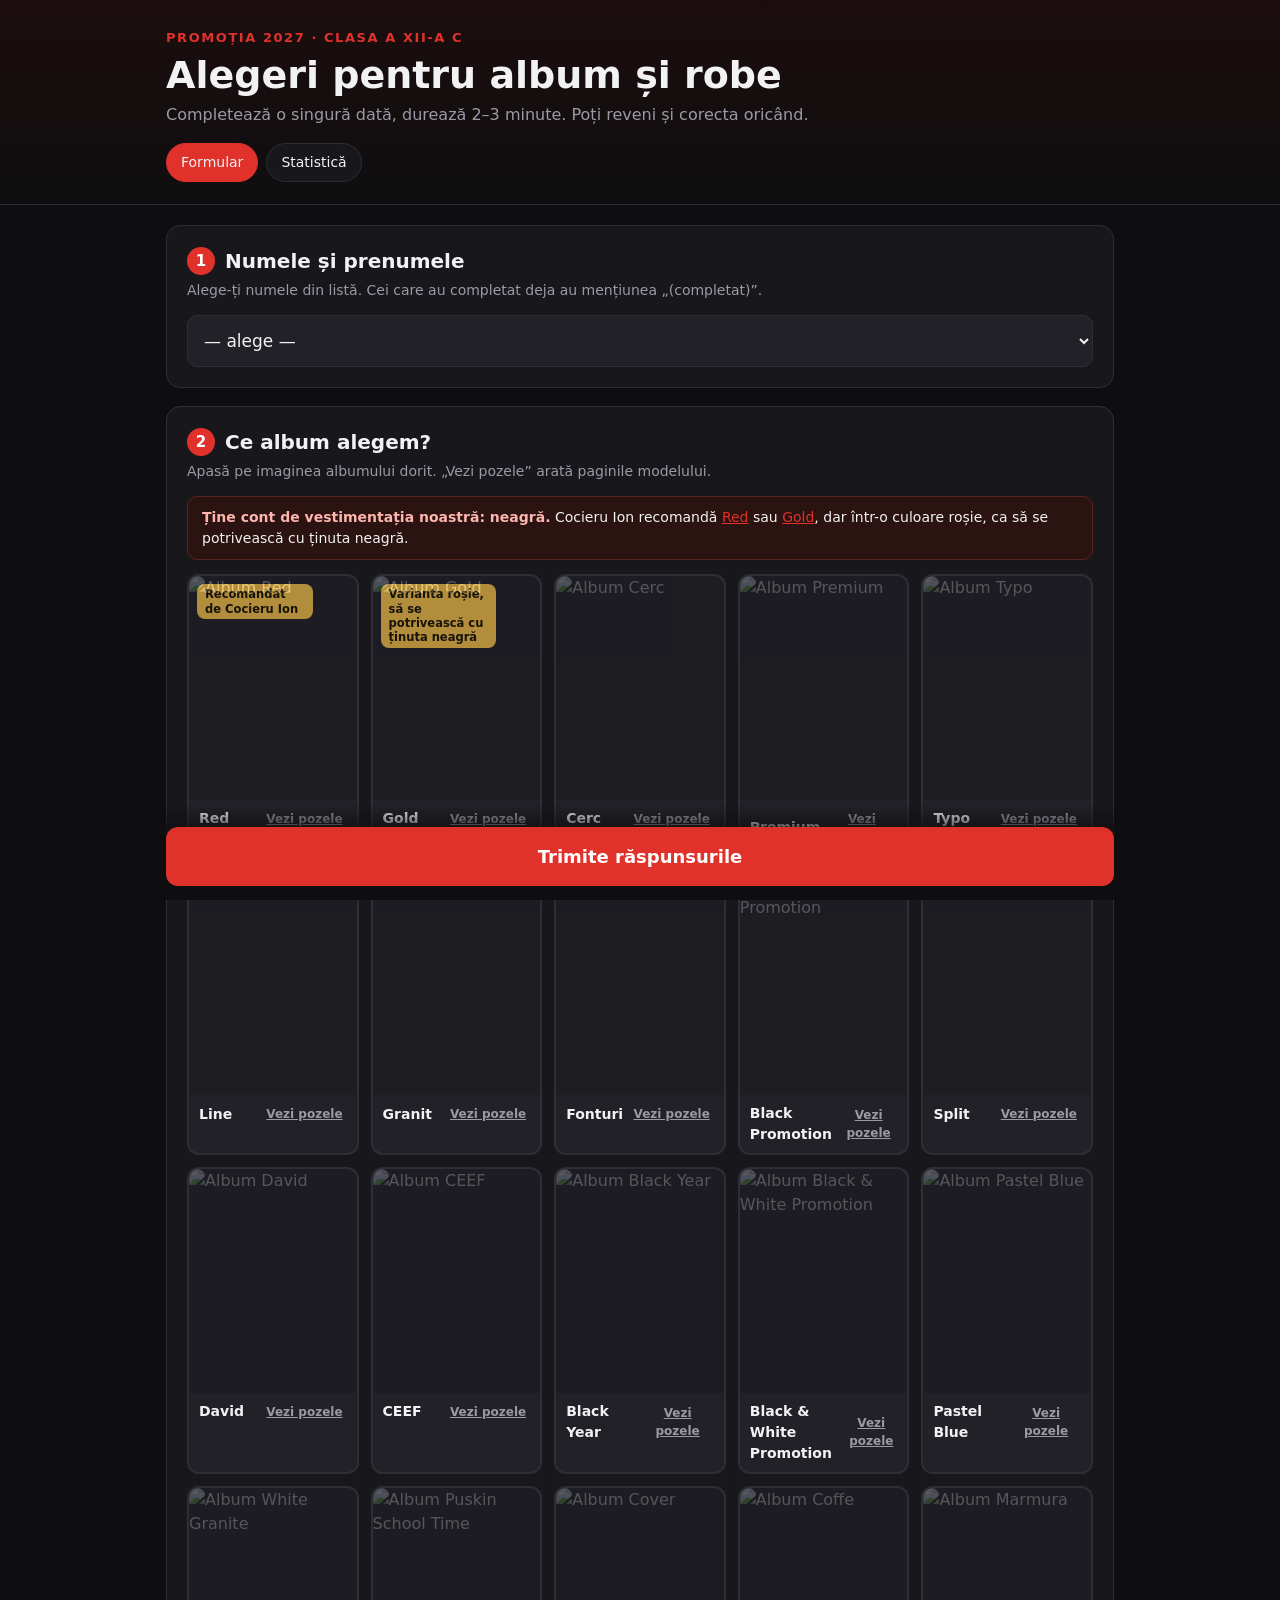
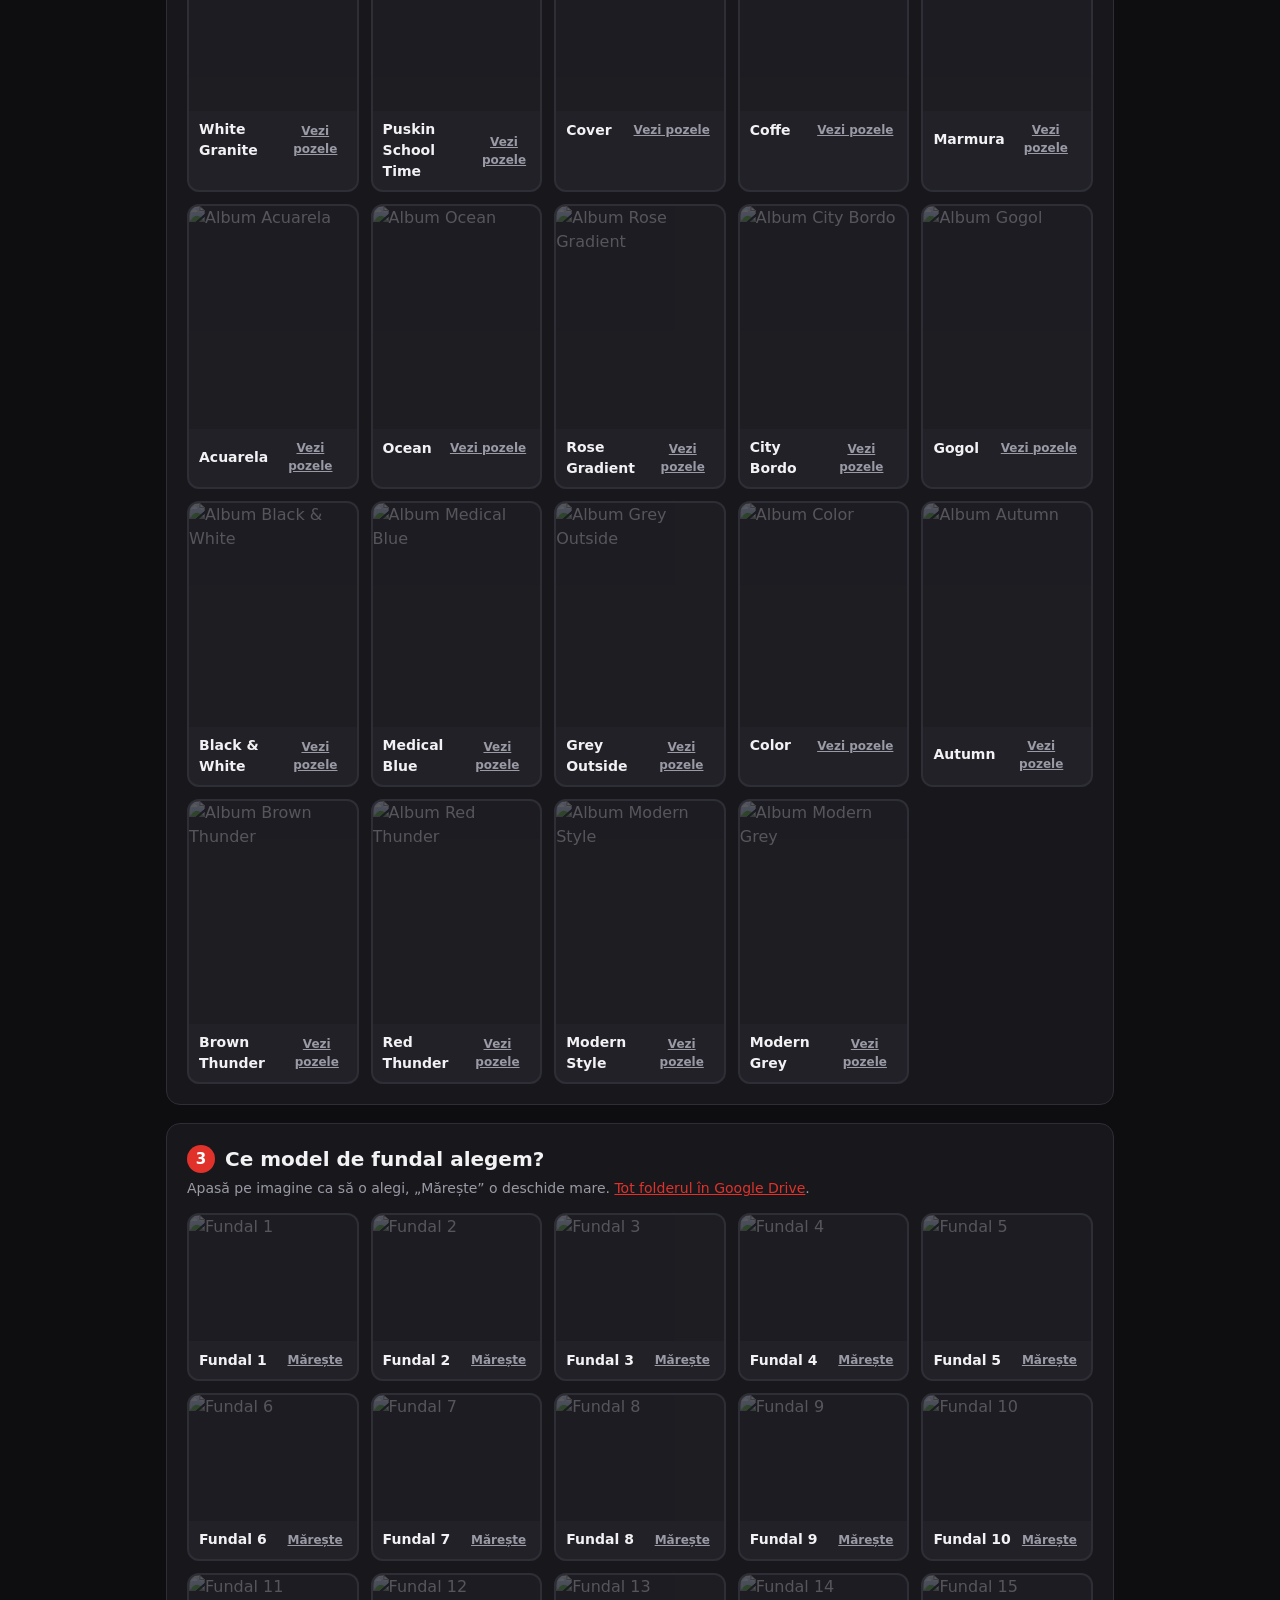
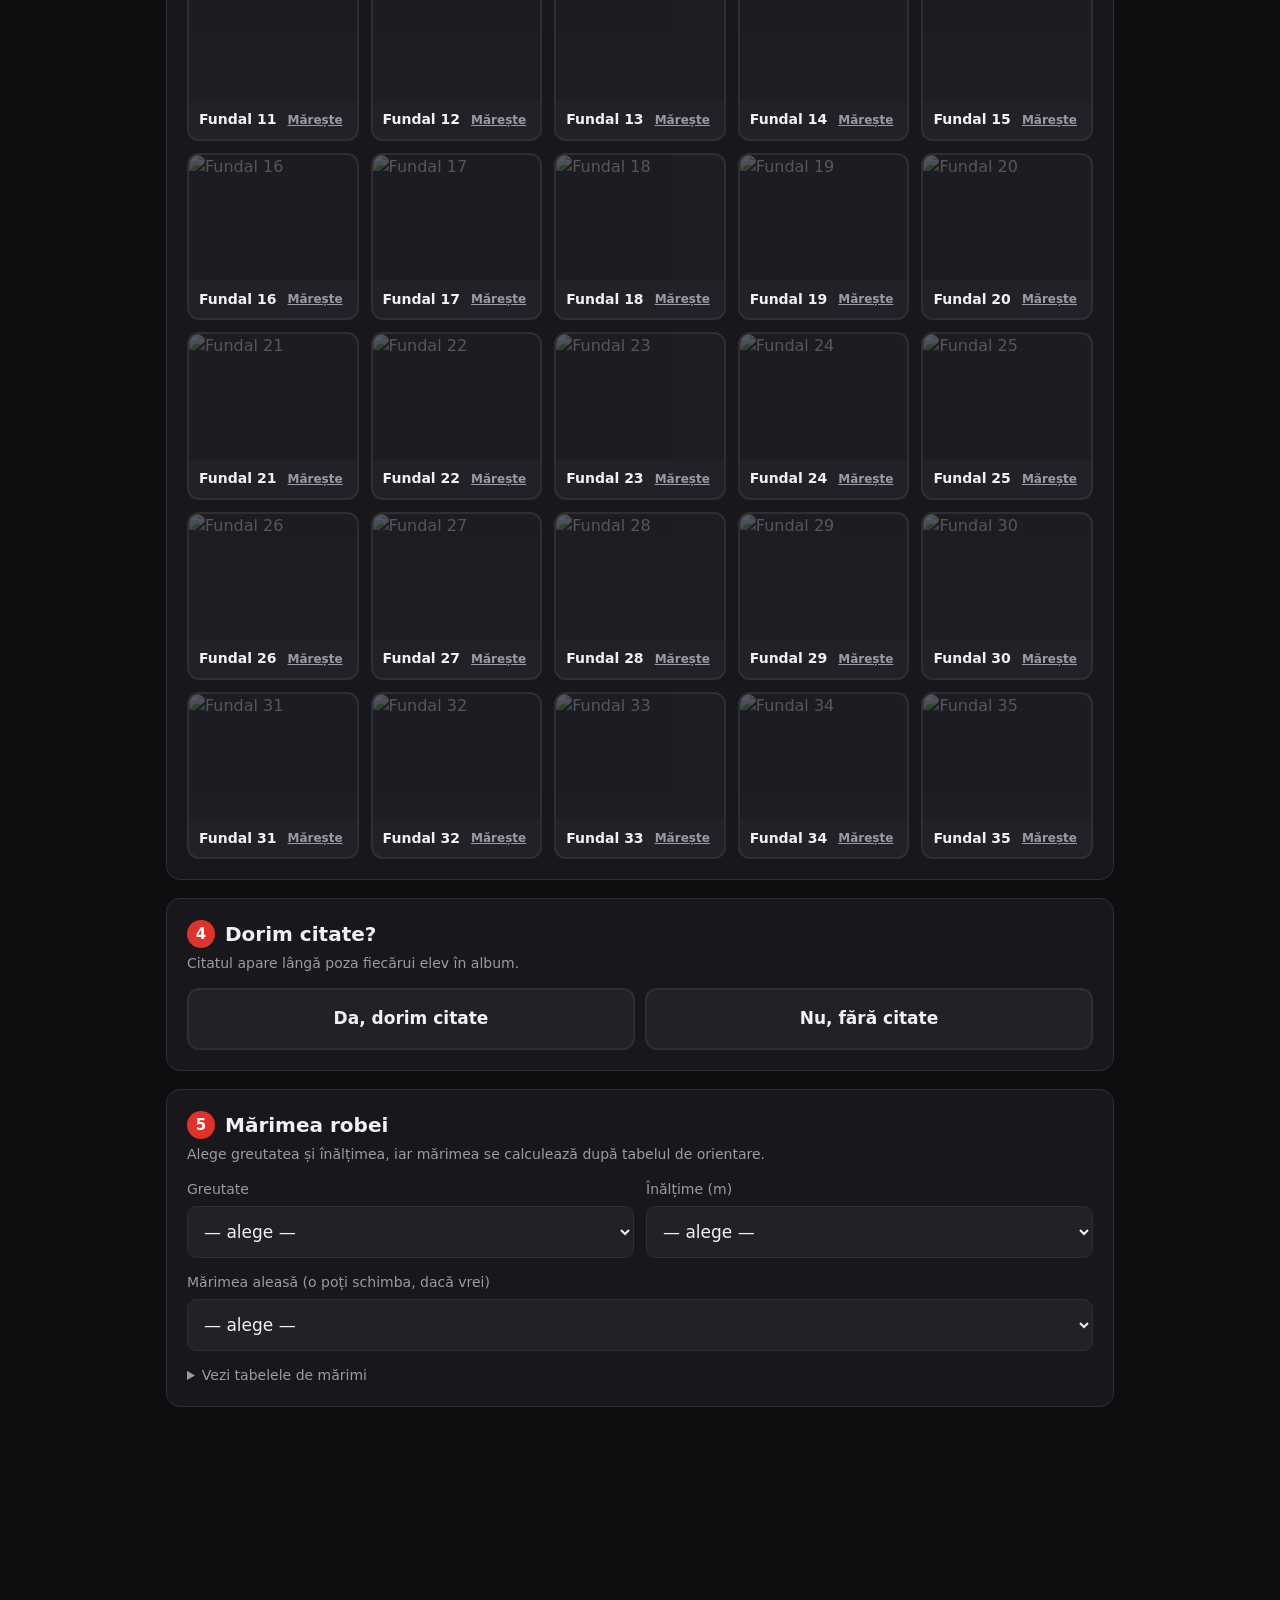
==== index.html @ c6e00cba "Add files via upload" ====
<!doctype html>
<html lang="ro">
<head>
  <meta charset="utf-8">
  <meta name="viewport" content="width=device-width, initial-scale=1">
  <title>Clasa a XII-a C — Alegeri album și robe</title>
  <meta name="robots" content="noindex">
  <link rel="stylesheet" href="css/style.css">
</head>
<body>
<header class="top">
  <div class="wrap">
    <div class="kicker">Promoția 2027 · Clasa a XII-a C</div>
    <h1>Alegeri pentru album și robe</h1>
    <p class="sub">Completează o singură dată, durează 2–3 minute. Poți reveni și corecta oricând.</p>
    <nav class="tabs">
      <a href="index.html" class="on">Formular</a>
      <a href="statistica.html">Statistică</a>
    </nav>
  </div>
</header>

<main class="wrap">
  <div id="demo" class="demo-banner" style="display:none">
    <b>Mod demo:</b> site-ul nu este încă conectat la Google Sheets, răspunsurile se salvează doar în acest browser.
  </div>

  <form id="form" novalidate>
    <section class="step" id="s-nume">
      <h2><span class="n">1</span> Numele și prenumele</h2>
      <p class="hint">Alege-ți numele din listă. Cei care au completat deja au mențiunea „(completat)”.</p>
      <select id="nume" required><option value="">— alege —</option></select>
      <div class="errmsg">Alege-ți numele.</div>
    </section>

    <section class="step" id="s-album">
      <h2><span class="n">2</span> Ce album alegem?</h2>
      <p class="hint">Apasă pe imaginea albumului dorit. „Vezi pozele” arată paginile modelului.</p>
      <div class="note">
        <b>Ține cont de vestimentația noastră: neagră.</b> Cocieru Ion recomandă
        <a href="https://absolvent.md/61-red" target="_blank" rel="noopener">Red</a> sau
        <a href="https://absolvent.md/5-gold" target="_blank" rel="noopener">Gold</a>,
        dar într-o culoare roșie, ca să se potrivească cu ținuta neagră.
      </div>
      <div class="grid" id="albume"></div>
      <div class="rec" id="album-ales" style="display:none"></div>
      <div class="errmsg">Alege un album.</div>
    </section>

    <section class="step" id="s-fundal">
      <h2><span class="n">3</span> Ce model de fundal alegem?</h2>
      <p class="hint">Apasă pe imagine ca să o alegi, „Mărește” o deschide mare.
        <a id="folder" target="_blank" rel="noopener">Tot folderul în Google Drive</a>.</p>
      <div class="grid" id="fundaluri"></div>
      <div class="rec" id="fundal-ales" style="display:none"></div>
      <div class="errmsg">Alege un fundal.</div>
    </section>

    <section class="step" id="s-citat">
      <h2><span class="n">4</span> Dorim citate?</h2>
      <p class="hint">Citatul apare lângă poza fiecărui elev în album.</p>
      <div class="choice-row">
        <button type="button" class="pill" data-v="Da" aria-pressed="false">Da, dorim citate</button>
        <button type="button" class="pill" data-v="Nu" aria-pressed="false">Nu, fără citate</button>
      </div>
      <div id="citat-box" class="reveal-box" style="display:none">
        <div class="note">
          <b>Dacă da:</b> scrie mai jos, orientativ, citatul pe care îl vrei.
          Citatul final îl alege fiecare până <b id="termen"></b>.
        </div>
        <label class="l" for="citat-text">Citatul dorit (orientativ)</label>
        <textarea id="citat-text" maxlength="200" rows="3"
          placeholder="Ex.: ceva despre prietenie, despre drumul înainte, o replică din film..."></textarea>
        <div class="count"><span id="citat-count">0</span>/200</div>
      </div>
      <div class="errmsg" id="citat-err">Alege Da sau Nu.</div>
    </section>

    <section class="step" id="s-roba">
      <h2><span class="n">5</span> Mărimea robei</h2>
      <p class="hint">Alege greutatea și înălțimea, iar mărimea se calculează după tabelul de orientare.</p>
      <div class="two">
        <div><label class="l" for="greutate">Greutate</label><select id="greutate"><option value="">— alege —</option></select></div>
        <div><label class="l" for="inaltime">Înălțime (m)</label><select id="inaltime"><option value="">— alege —</option></select></div>
      </div>
      <div class="rec" id="rec" style="display:none"></div>
      <div style="margin-top:14px">
        <label class="l" for="marime">Mărimea aleasă (o poți schimba, dacă vrei)</label>
        <select id="marime"><option value="">— alege —</option></select>
      </div>
      <details class="tbl">
        <summary>Vezi tabelele de mărimi</summary>
        <div class="tblwrap" id="tabele"></div>
      </details>
      <div class="errmsg">Alege mărimea robei.</div>
    </section>

    <div class="submit">
      <button class="btn" id="trimite" type="submit">Trimite răspunsurile</button>
    </div>
  </form>

  <section class="step done" id="gata" style="display:none">
    <svg class="big-check" viewBox="0 0 24 24" aria-hidden="true">
      <circle cx="12" cy="12" r="10.5" fill="none" stroke="currentColor" stroke-width="1.4" pathLength="1"/>
      <path d="M7 12.6l3.4 3.4L17.2 8.8" fill="none" stroke="currentColor" stroke-width="2" stroke-linecap="round" stroke-linejoin="round" pathLength="1"/>
    </svg>
    <h2 style="justify-content:center">Mulțumim, <span id="g-nume"></span>!</h2>
    <p class="hint">Răspunsurile tale au fost salvate.</p>
    <div class="sum" id="g-sum"></div>
    <p><a href="statistica.html">Vezi cine a completat</a></p>
    <button class="btn ghost" id="modifica" type="button">Modifică răspunsurile</button>
  </section>
</main>

<div class="modal" id="modal">
  <div class="box">
    <div class="bar"><b id="m-titlu"></b><span><a id="m-link" target="_blank" rel="noopener">Deschide</a> <button class="x" id="m-x" type="button">Închide</button></span></div>
    <div class="imgs" id="m-imgs"></div>
  </div>
</div>

<script src="js/config.js"></script>
<script src="js/data.js"></script>
<script src="js/api.js"></script>
<script src="js/form.js"></script>
</body>
</html>
---- css/style.css ----
:root {
  --bg: #0e0e10;
  --panel: #18181c;
  --panel2: #212127;
  --line: #2e2e36;
  --text: #f2f2f4;
  --muted: #9a9aa6;
  --red: #e0322b;
  --red-d: #b3231d;
  --gold: #e8b84a;
  --ok: #3ecf8e;
  --radius: 14px;
}
* { box-sizing: border-box; }
html { scroll-behavior: smooth; }
body {
  margin: 0; background: var(--bg); color: var(--text);
  font: 16px/1.5 system-ui, -apple-system, "Segoe UI", Roboto, sans-serif;
  -webkit-text-size-adjust: 100%;
}
a { color: var(--red); }
.wrap { max-width: 980px; margin: 0 auto; padding: 0 16px 80px; }

header.top {
  background: linear-gradient(180deg, #1c0d0d 0%, var(--bg) 100%);
  border-bottom: 1px solid var(--line); padding: 28px 0 22px; margin-bottom: 20px;
}
header.top .wrap { padding-bottom: 0; }
.kicker { color: var(--red); font-weight: 700; letter-spacing: .12em; text-transform: uppercase; font-size: 13px; }
h1 { margin: 6px 0 6px; font-size: clamp(26px, 5vw, 38px); line-height: 1.15; }
.sub { color: var(--muted); margin: 0; }
nav.tabs { display: flex; gap: 8px; margin-top: 16px; flex-wrap: wrap; }
nav.tabs a {
  text-decoration: none; color: var(--text); background: var(--panel); border: 1px solid var(--line);
  padding: 8px 14px; border-radius: 999px; font-size: 14px;
}
nav.tabs a.on { background: var(--red); border-color: var(--red); }

.demo-banner {
  background: #3a2a08; border: 1px solid #7a5a12; color: #ffd98a; border-radius: 10px;
  padding: 10px 14px; margin-bottom: 16px; font-size: 14px;
}

section.step {
  background: var(--panel); border: 1px solid var(--line); border-radius: var(--radius);
  padding: 20px; margin-bottom: 18px;
}
section.step h2 { margin: 0 0 4px; font-size: 20px; display: flex; gap: 10px; align-items: center; }
section.step h2 .n {
  background: var(--red); color: #fff; width: 28px; height: 28px; border-radius: 50%;
  display: inline-flex; align-items: center; justify-content: center; font-size: 15px; flex: none;
}
section.step .hint { color: var(--muted); margin: 0 0 14px; font-size: 14px; }
section.step.err { border-color: var(--red); box-shadow: 0 0 0 2px rgba(224,50,43,.25); }
.errmsg { color: #ff8a84; font-size: 14px; margin-top: 10px; display: none; }
section.step.err .errmsg { display: block; }

select, button { font: inherit; }
select {
  width: 100%; padding: 14px 12px; background: var(--panel2); color: var(--text);
  border: 1px solid var(--line); border-radius: 10px; font-size: 17px;
}
select:focus { outline: 2px solid var(--red); }

.note {
  background: #2a1311; border: 1px solid #5a2420; border-radius: 10px;
  padding: 10px 14px; margin: 0 0 14px; font-size: 14px;
}
.note b { color: #ffb4ae; }

.grid { display: grid; gap: 12px; grid-template-columns: repeat(auto-fill, minmax(150px, 1fr)); }
.card {
  position: relative; background: var(--panel2); border: 2px solid var(--line); border-radius: 12px;
  padding: 0; overflow: hidden; cursor: pointer; text-align: left; color: inherit; display: flex; flex-direction: column;
  transition: transform .12s, border-color .12s;
}
.card:hover { transform: translateY(-2px); border-color: #55555f; }
.card[aria-pressed="true"] { border-color: var(--red); box-shadow: 0 0 0 3px rgba(224,50,43,.35); }
.card img { width: 100%; aspect-ratio: 3 / 4; object-fit: cover; background: #121216; display: block; }
.card.bg img { aspect-ratio: 4 / 3; }
.card .cap { padding: 8px 10px; font-size: 14px; font-weight: 600; display: flex; justify-content: space-between; gap: 6px; align-items: center; }
.card .tick {
  position: absolute; top: 8px; right: 8px; width: 28px; height: 28px; border-radius: 50%;
  background: var(--red); color: #fff; display: none; align-items: center; justify-content: center;
  animation: pop .35s cubic-bezier(.2, 1.6, .4, 1) both;
}
.card .tick svg { width: 16px; height: 16px; }
.card[aria-pressed="true"] .tick { display: flex; }
.badge {
  position: absolute; top: 8px; left: 8px; right: 44px; background: var(--gold); color: #1a1405;
  font-size: 11.5px; font-weight: 700; padding: 3px 8px; border-radius: 8px; line-height: 1.25;
}
.zoom {
  background: none; border: 0; color: var(--muted); font-size: 12px; padding: 2px 4px; cursor: pointer; text-decoration: underline;
}
.zoom:hover { color: var(--text); }

.choice-row { display: flex; gap: 10px; flex-wrap: wrap; }
.pill {
  flex: 1 1 140px; padding: 16px; text-align: center; background: var(--panel2); border: 2px solid var(--line);
  border-radius: 12px; cursor: pointer; font-weight: 700; font-size: 17px; color: inherit;
}
.pill[aria-pressed="true"] { border-color: var(--red); background: #2a1311; }

.two { display: grid; gap: 12px; grid-template-columns: 1fr 1fr; }
@media (max-width: 520px) { .two { grid-template-columns: 1fr; } }
label.l { display: block; font-size: 14px; color: var(--muted); margin: 0 0 6px; }
.rec {
  margin-top: 14px; background: var(--panel2); border: 1px dashed #555; border-radius: 10px; padding: 12px 14px; font-size: 15px;
}
.rec strong { color: var(--gold); font-size: 18px; }
details.tbl { margin-top: 14px; }
details.tbl summary { cursor: pointer; color: var(--muted); font-size: 14px; }
table.t { border-collapse: collapse; width: 100%; margin-top: 10px; font-size: 13px; }
table.t th, table.t td { border: 1px solid var(--line); padding: 6px 8px; text-align: center; }
table.t th { background: #2a2a10; color: #ffe27a; }
table.t td:first-child { background: #2a2a10; color: #ffe27a; font-weight: 600; text-align: left; }
.tblwrap { overflow-x: auto; }

.submit {
  position: sticky; bottom: 0; background: linear-gradient(180deg, transparent, var(--bg) 35%);
  padding: 22px 0 14px; margin-top: 10px;
}
.btn {
  width: 100%; background: var(--red); color: #fff; border: 0; border-radius: 12px; padding: 16px;
  font-size: 18px; font-weight: 700; cursor: pointer;
}
.btn:hover { background: var(--red-d); }
.btn:disabled { opacity: .6; cursor: wait; }
.btn.ghost { background: var(--panel2); border: 1px solid var(--line); }

.done { text-align: center; padding: 30px 10px; }
.done .big { font-size: 56px; }
.sum { text-align: left; max-width: 460px; margin: 16px auto; background: var(--panel2); border-radius: 12px; padding: 14px 18px; }
.sum div { display: flex; justify-content: space-between; gap: 12px; padding: 5px 0; border-bottom: 1px solid var(--line); }
.sum div:last-child { border: 0; }
.sum span:first-child { color: var(--muted); }

/* modal */
.modal { position: fixed; inset: 0; background: rgba(0,0,0,.88); display: none; z-index: 50; padding: 16px; overflow-y: auto; }
.modal.on { display: block; }
.modal .box { max-width: 900px; margin: 0 auto; }
.modal .bar { display: flex; justify-content: space-between; align-items: center; gap: 10px; margin-bottom: 12px; }
.modal .bar a, .modal .bar button { color: #fff; }
.modal .x { background: var(--red); border: 0; border-radius: 8px; padding: 8px 14px; cursor: pointer; font-size: 16px; }
.modal .imgs { display: grid; gap: 10px; grid-template-columns: repeat(auto-fit, minmax(260px, 1fr)); }
.modal img { width: 100%; border-radius: 8px; background: #111; }

/* statistică */
.stats { display: grid; gap: 12px; grid-template-columns: repeat(auto-fit, minmax(200px, 1fr)); margin-bottom: 18px; }
.stat { background: var(--panel); border: 1px solid var(--line); border-radius: var(--radius); padding: 16px; }
.stat .v { font-size: 34px; font-weight: 800; }
.stat .k { color: var(--muted); font-size: 14px; }
.bar-outer { height: 14px; background: var(--panel2); border-radius: 999px; overflow: hidden; margin: 8px 0 4px; }
.bar-inner { height: 100%; background: linear-gradient(90deg, var(--red-d), var(--red)); transition: width .5s; }
.cols { display: grid; gap: 16px; grid-template-columns: 1fr 1fr; }
@media (max-width: 720px) { .cols { grid-template-columns: 1fr; } }
ul.names { list-style: none; margin: 0; padding: 0; }
ul.names li { padding: 9px 0; border-bottom: 1px solid var(--line); display: flex; justify-content: space-between; gap: 8px; }
ul.names li .when { color: var(--muted); font-size: 13px; }
.ok { color: var(--ok); }
.wait { color: var(--gold); }
.tally { display: grid; grid-template-columns: 150px 1fr 28px; gap: 8px; align-items: center; margin: 6px 0; font-size: 14px; }
.tally .tb { height: 10px; background: var(--panel2); border-radius: 999px; overflow: hidden; }
.tally .tb i { display: block; height: 100%; background: var(--red); }
.tally .lab { white-space: nowrap; overflow: hidden; text-overflow: ellipsis; }
.empty { color: var(--muted); font-size: 14px; }
.refresh { color: var(--muted); font-size: 13px; margin: 6px 0 16px; }

/* ---------- iconițe SVG ---------- */
.ico { width: 22px; height: 22px; flex: none; }
.ico-check path, .tick svg path {
  stroke-dasharray: 1; stroke-dashoffset: 1; animation: draw .45s .1s ease forwards;
}
.ico-clock .hand { transform-box: view-box; transform-origin: 12px 12px; animation: spin 6s linear infinite; }
.ico-clock .hand2 { transform-box: view-box; transform-origin: 12px 12px; animation: spin 36s linear infinite; }
.big-check { width: 92px; height: 92px; color: var(--ok); display: block; margin: 0 auto 6px; }
.big-check circle, .big-check path { stroke-dasharray: 1; stroke-dashoffset: 1; animation: draw .7s ease forwards; }
.big-check path { animation-delay: .5s; animation-duration: .45s; }

/* ---------- câmp citat ---------- */
textarea {
  width: 100%; padding: 12px; background: var(--panel2); color: var(--text); border: 1px solid var(--line);
  border-radius: 10px; font: inherit; font-size: 16px; resize: vertical; min-height: 84px;
}
textarea:focus { outline: 2px solid var(--red); }
.count { text-align: right; color: var(--muted); font-size: 12px; margin-top: 4px; }
.reveal-box { margin-top: 14px; animation: slidein .35s ease both; }

/* ---------- animații ---------- */
@keyframes draw { to { stroke-dashoffset: 0; } }
@keyframes pop { from { transform: scale(0); } to { transform: scale(1); } }
@keyframes spin { to { transform: rotate(360deg); } }
@keyframes rise { from { opacity: 0; transform: translateY(14px); } to { opacity: 1; transform: none; } }
@keyframes slidein { from { opacity: 0; transform: translateY(-8px); } to { opacity: 1; transform: none; } }
@keyframes grow { from { transform: scaleX(0); } to { transform: scaleX(1); } }
@keyframes shine { from { background-position: 200% 0; } to { background-position: -200% 0; } }

header.top .wrap > * { animation: rise .5s ease both; }
header.top .wrap > *:nth-child(2) { animation-delay: .08s; }
header.top .wrap > *:nth-child(3) { animation-delay: .16s; }
header.top .wrap > *:nth-child(4) { animation-delay: .24s; }
section.step, .stat { animation: rise .55s ease both; }
form section.step:nth-of-type(1), .stats .stat:nth-child(1) { animation-delay: .05s; }
form section.step:nth-of-type(2), .stats .stat:nth-child(2) { animation-delay: .12s; }
form section.step:nth-of-type(3), .stats .stat:nth-child(3) { animation-delay: .19s; }
form section.step:nth-of-type(4) { animation-delay: .26s; }
form section.step:nth-of-type(5) { animation-delay: .33s; }
.card img { transition: transform .35s; }
.card:hover img { transform: scale(1.04); }
.card { overflow: hidden; }
.pill { transition: transform .12s, border-color .12s, background .12s; }
.pill:hover { transform: translateY(-2px); }
.pill:active, .btn:active { transform: scale(.98); }
.btn { transition: background .15s, transform .1s; }
.bar-inner {
  background: linear-gradient(90deg, var(--red-d), var(--red), #ff7a73, var(--red), var(--red-d));
  background-size: 200% 100%; animation: shine 3s linear infinite;
}
.tally .tb i { transform-origin: left; animation: grow .7s ease both; }
ul.names li { animation: slidein .3s ease both; }
section.step.err { animation: shake .35s; }
@keyframes shake { 25% { transform: translateX(-5px); } 75% { transform: translateX(5px); } }

@media (prefers-reduced-motion: reduce) {
  *, *::before, *::after { animation: none !important; transition: none !important; }
  .ico-check path, .tick svg path, .big-check circle, .big-check path { stroke-dashoffset: 0; }
}
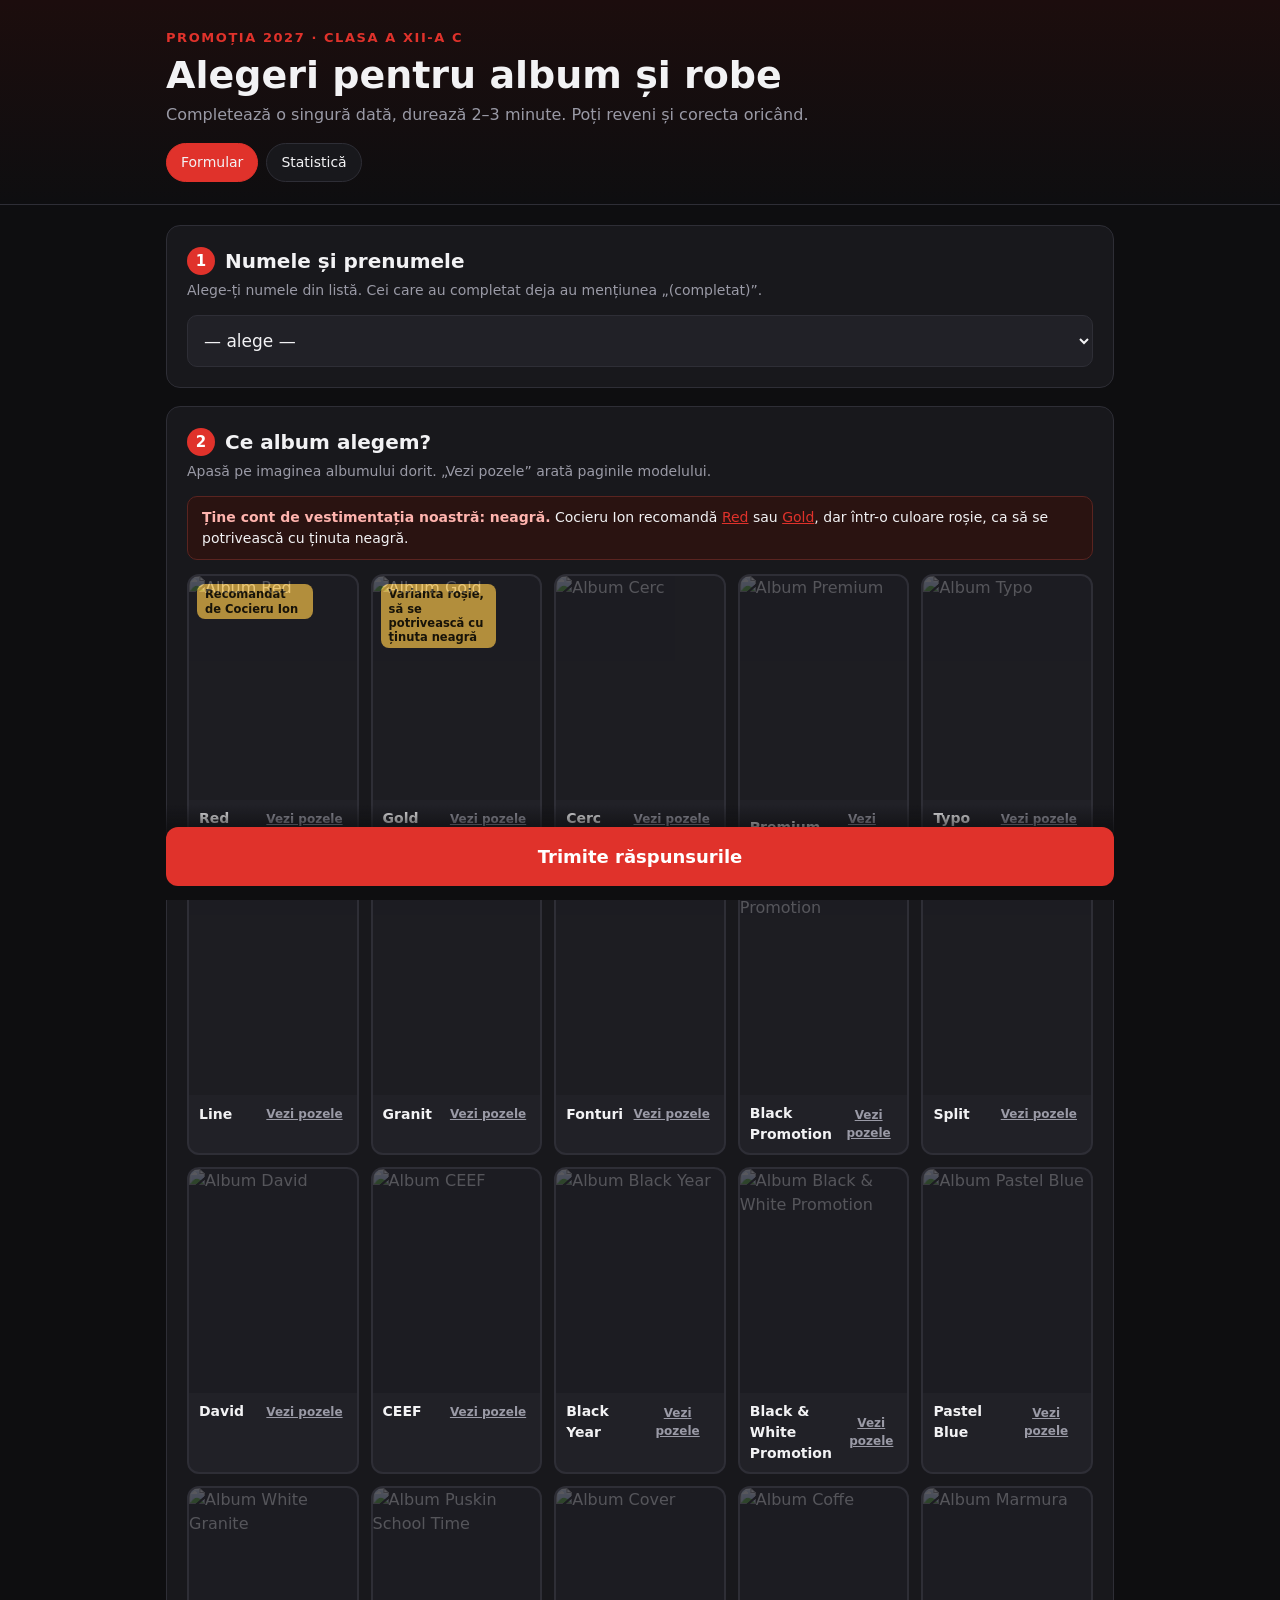
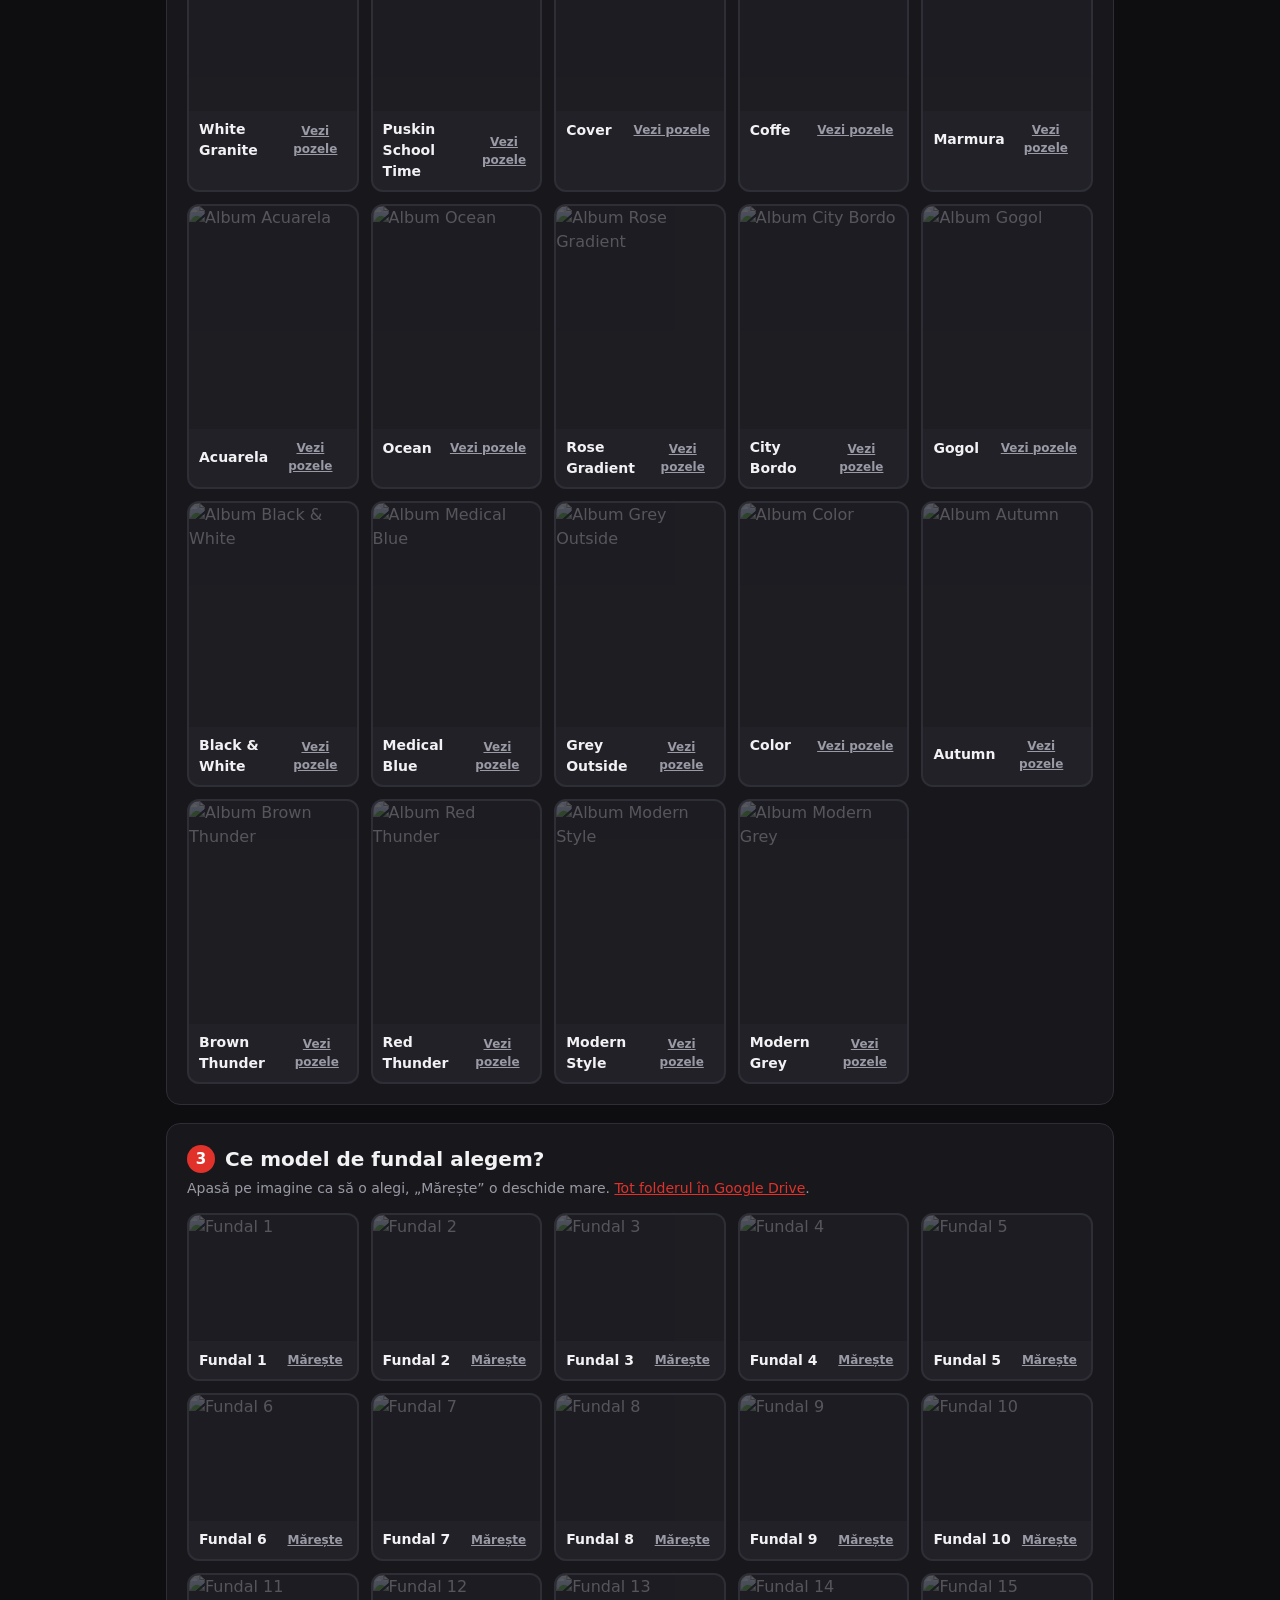
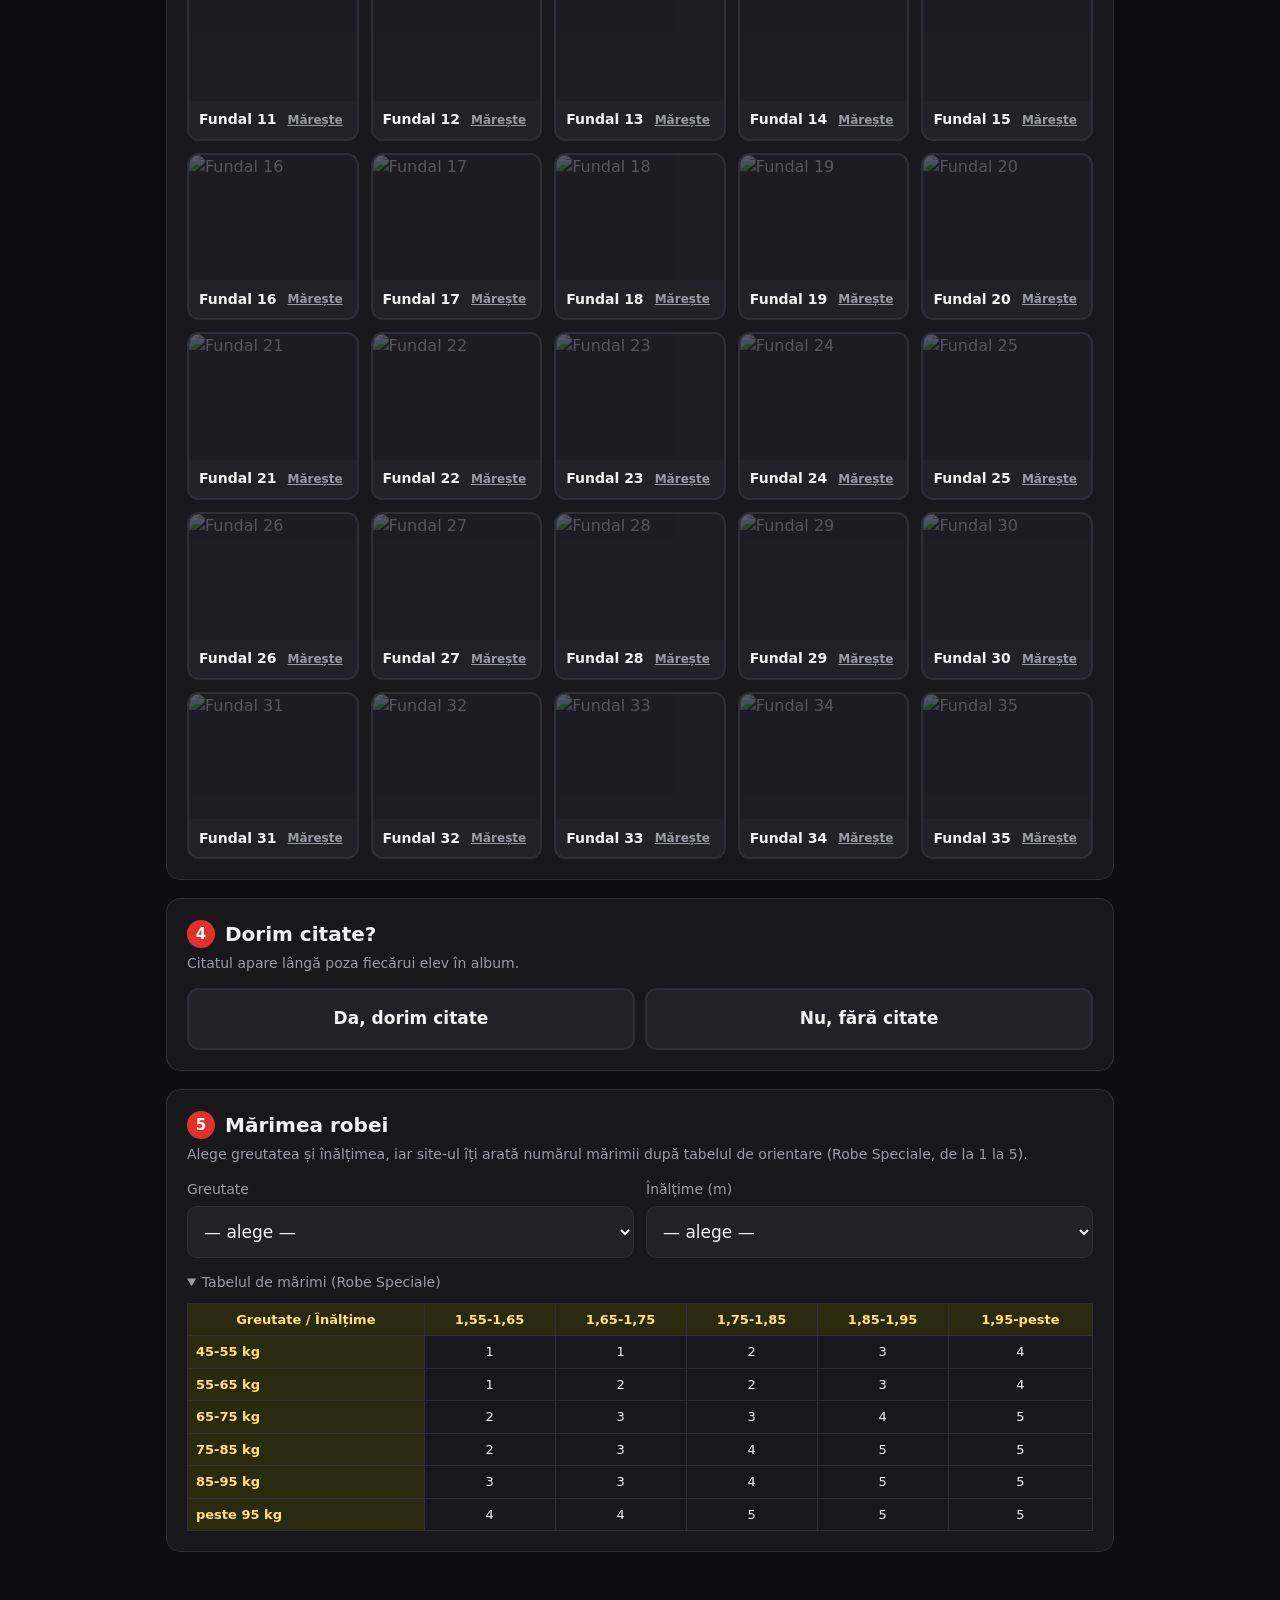
==== commit bef8fc33: "Add files via upload" ====
--- a/index.html
+++ b/index.html
@@ -78,21 +78,17 @@
 
     <section class="step" id="s-roba">
       <h2><span class="n">5</span> Mărimea robei</h2>
-      <p class="hint">Alege greutatea și înălțimea, iar mărimea se calculează după tabelul de orientare.</p>
+      <p class="hint">Alege greutatea și înălțimea, iar site-ul îți arată numărul mărimii după tabelul de orientare (Robe Speciale, de la 1 la 5).</p>
       <div class="two">
         <div><label class="l" for="greutate">Greutate</label><select id="greutate"><option value="">— alege —</option></select></div>
         <div><label class="l" for="inaltime">Înălțime (m)</label><select id="inaltime"><option value="">— alege —</option></select></div>
       </div>
       <div class="rec" id="rec" style="display:none"></div>
-      <div style="margin-top:14px">
-        <label class="l" for="marime">Mărimea aleasă (o poți schimba, dacă vrei)</label>
-        <select id="marime"><option value="">— alege —</option></select>
-      </div>
-      <details class="tbl">
-        <summary>Vezi tabelele de mărimi</summary>
+      <details class="tbl" open>
+        <summary>Tabelul de mărimi (Robe Speciale)</summary>
         <div class="tblwrap" id="tabele"></div>
       </details>
-      <div class="errmsg">Alege mărimea robei.</div>
+      <div class="errmsg">Alege greutatea și înălțimea.</div>
     </section>
 
     <div class="submit">
--- a/css/style.css
+++ b/css/style.css
@@ -226,3 +226,6 @@
   *, *::before, *::after { animation: none !important; transition: none !important; }
   .ico-check path, .tick svg path, .big-check circle, .big-check path { stroke-dashoffset: 0; }
 }
+
+.rec .nr { display: inline-block; font-size: 44px; line-height: 1; color: var(--gold); margin-left: 8px; vertical-align: middle; animation: pop .4s cubic-bezier(.2, 1.6, .4, 1) both; }
+table.t td.hit { background: var(--red); color: #fff; font-weight: 800; box-shadow: inset 0 0 0 2px #fff; animation: pop .35s ease both; }
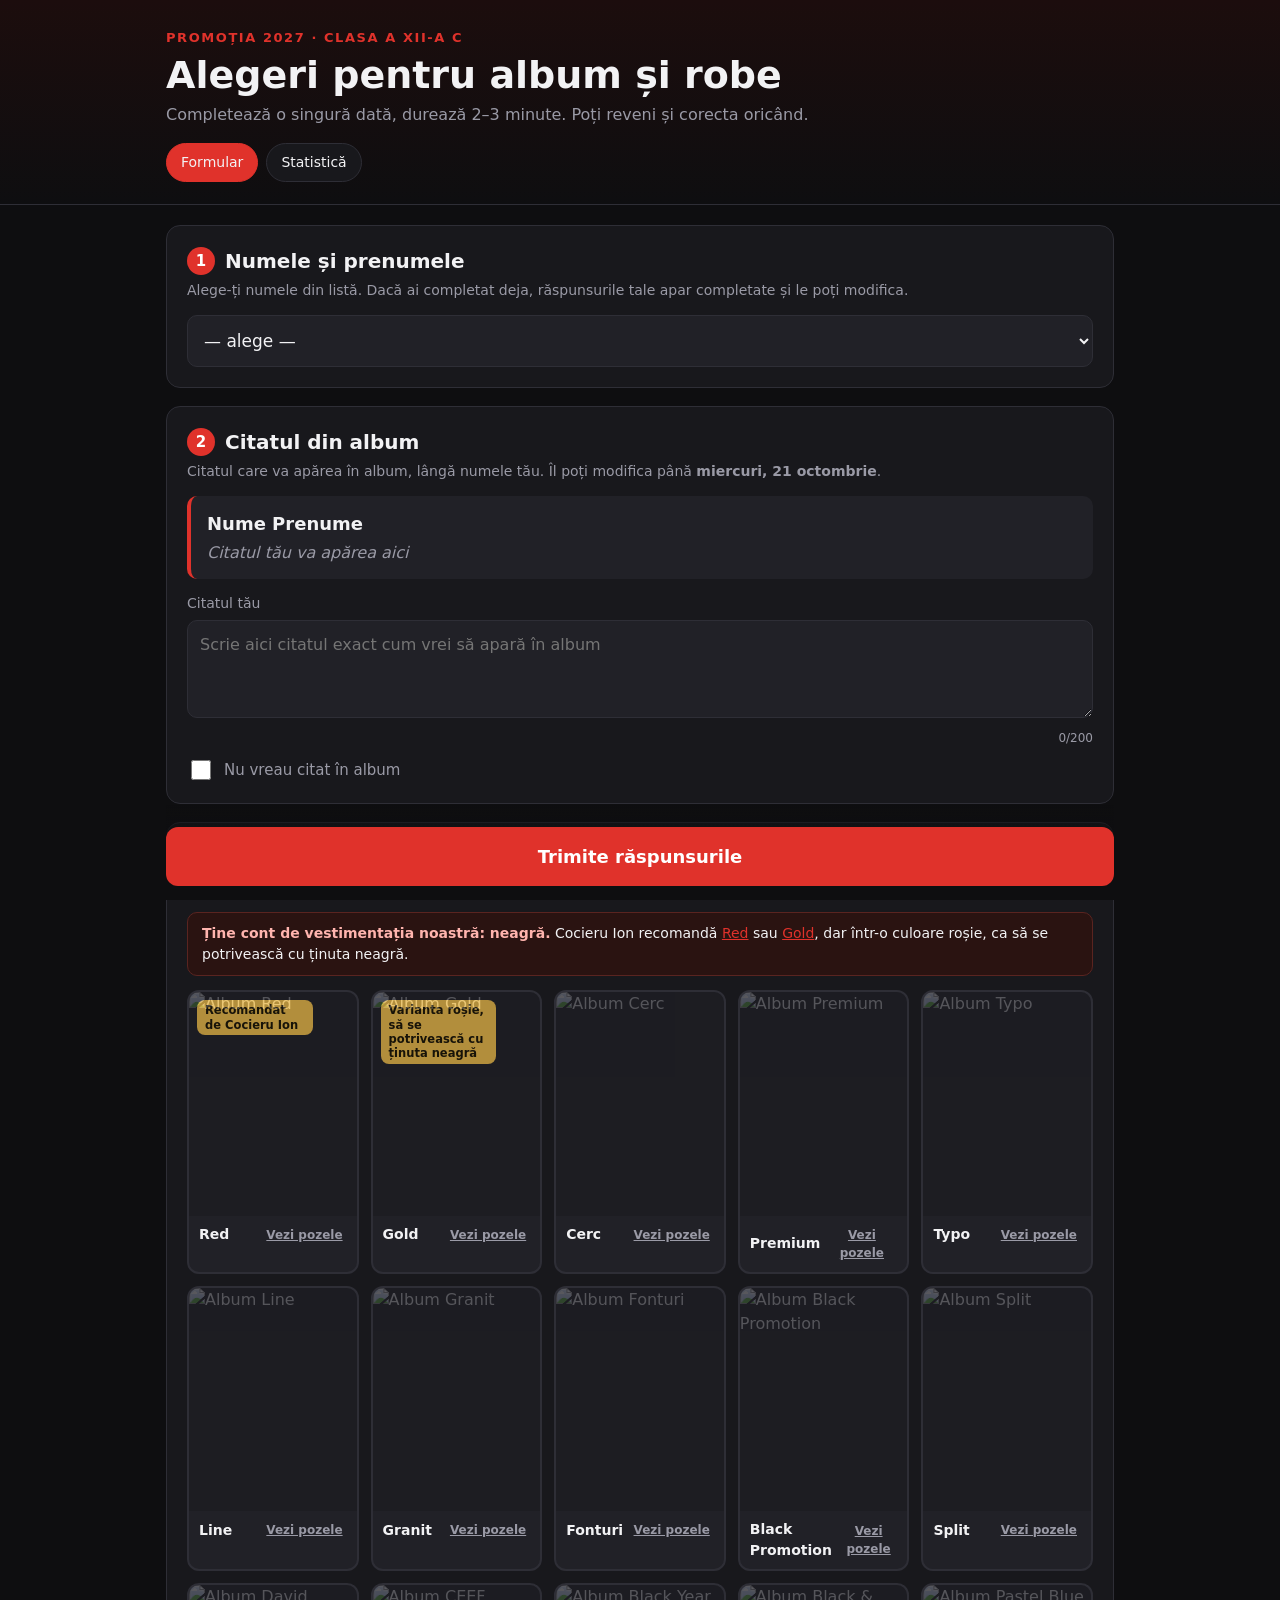
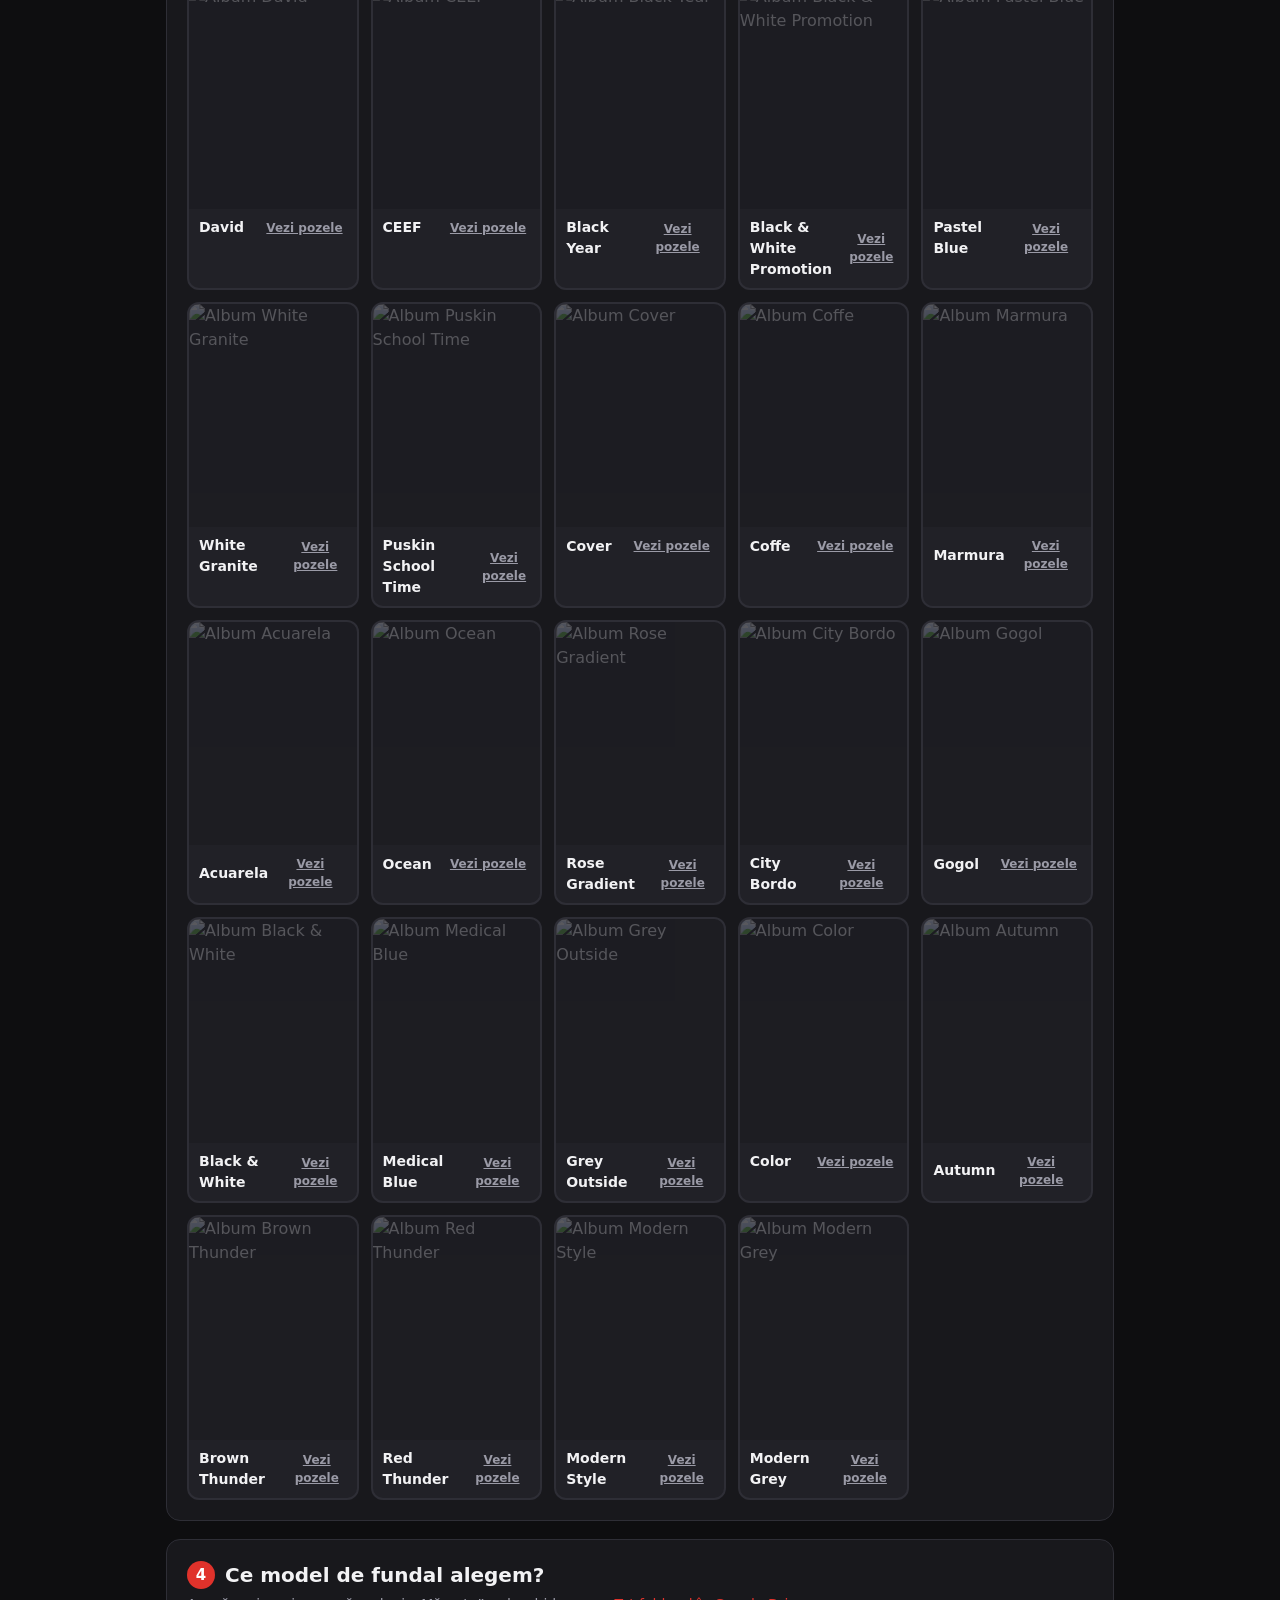
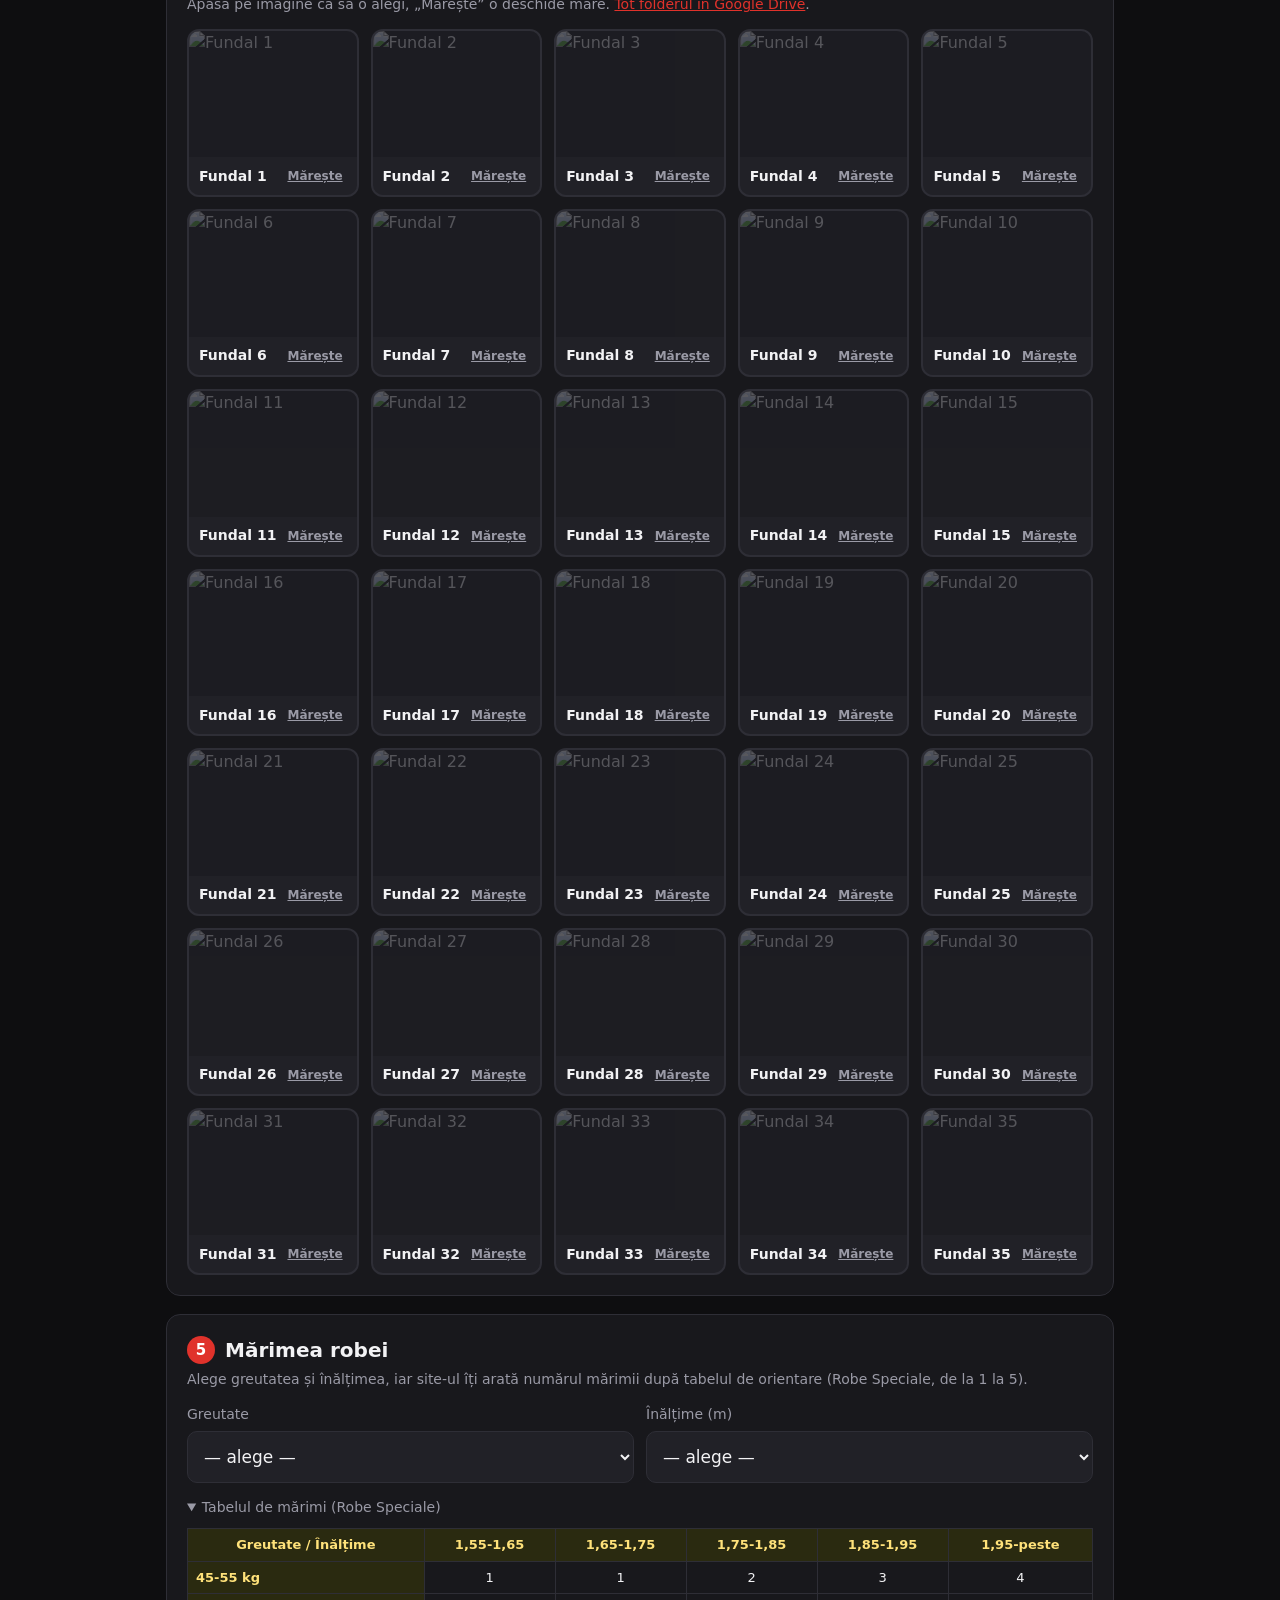
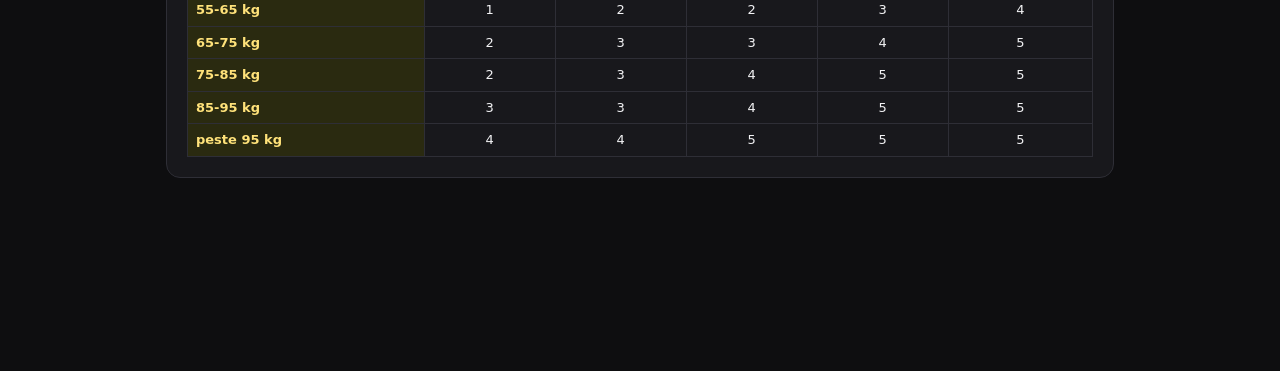
==== commit 1911911f: "Add files via upload" ====
--- a/index.html
+++ b/index.html
@@ -28,13 +28,29 @@
   <form id="form" novalidate>
     <section class="step" id="s-nume">
       <h2><span class="n">1</span> Numele și prenumele</h2>
-      <p class="hint">Alege-ți numele din listă. Cei care au completat deja au mențiunea „(completat)”.</p>
+      <p class="hint">Alege-ți numele din listă. Dacă ai completat deja, răspunsurile tale apar completate și le poți modifica.</p>
       <select id="nume" required><option value="">— alege —</option></select>
+      <div class="edit-banner" id="edit-banner" style="display:none"></div>
       <div class="errmsg">Alege-ți numele.</div>
     </section>
 
+    <section class="step" id="s-citat">
+      <h2><span class="n">2</span> Citatul din album</h2>
+      <p class="hint">Citatul care va apărea în album, lângă numele tău. Îl poți modifica până <b id="termen"></b>.</p>
+      <div class="quote-preview" id="citat-prev">
+        <div class="qn" id="qn">Nume Prenume</div>
+        <div class="qt" id="qt">Citatul tău va apărea aici</div>
+      </div>
+      <label class="l" for="citat-text">Citatul tău</label>
+      <textarea id="citat-text" maxlength="200" rows="3"
+        placeholder="Scrie aici citatul exact cum vrei să apară în album"></textarea>
+      <div class="count"><span id="citat-count">0</span>/200</div>
+      <label class="chk"><input type="checkbox" id="fara-citat"> Nu vreau citat în album</label>
+      <div class="errmsg" id="citat-err">Scrie citatul sau bifează „Nu vreau citat”.</div>
+    </section>
+
     <section class="step" id="s-album">
-      <h2><span class="n">2</span> Ce album alegem?</h2>
+      <h2><span class="n">3</span> Ce album alegem?</h2>
       <p class="hint">Apasă pe imaginea albumului dorit. „Vezi pozele” arată paginile modelului.</p>
       <div class="note">
         <b>Ține cont de vestimentația noastră: neagră.</b> Cocieru Ion recomandă
@@ -48,32 +64,12 @@
     </section>
 
     <section class="step" id="s-fundal">
-      <h2><span class="n">3</span> Ce model de fundal alegem?</h2>
+      <h2><span class="n">4</span> Ce model de fundal alegem?</h2>
       <p class="hint">Apasă pe imagine ca să o alegi, „Mărește” o deschide mare.
         <a id="folder" target="_blank" rel="noopener">Tot folderul în Google Drive</a>.</p>
       <div class="grid" id="fundaluri"></div>
       <div class="rec" id="fundal-ales" style="display:none"></div>
       <div class="errmsg">Alege un fundal.</div>
-    </section>
-
-    <section class="step" id="s-citat">
-      <h2><span class="n">4</span> Dorim citate?</h2>
-      <p class="hint">Citatul apare lângă poza fiecărui elev în album.</p>
-      <div class="choice-row">
-        <button type="button" class="pill" data-v="Da" aria-pressed="false">Da, dorim citate</button>
-        <button type="button" class="pill" data-v="Nu" aria-pressed="false">Nu, fără citate</button>
-      </div>
-      <div id="citat-box" class="reveal-box" style="display:none">
-        <div class="note">
-          <b>Dacă da:</b> scrie mai jos, orientativ, citatul pe care îl vrei.
-          Citatul final îl alege fiecare până <b id="termen"></b>.
-        </div>
-        <label class="l" for="citat-text">Citatul dorit (orientativ)</label>
-        <textarea id="citat-text" maxlength="200" rows="3"
-          placeholder="Ex.: ceva despre prietenie, despre drumul înainte, o replică din film..."></textarea>
-        <div class="count"><span id="citat-count">0</span>/200</div>
-      </div>
-      <div class="errmsg" id="citat-err">Alege Da sau Nu.</div>
     </section>
 
     <section class="step" id="s-roba">
--- a/css/style.css
+++ b/css/style.css
@@ -229,3 +229,13 @@
 
 .rec .nr { display: inline-block; font-size: 44px; line-height: 1; color: var(--gold); margin-left: 8px; vertical-align: middle; animation: pop .4s cubic-bezier(.2, 1.6, .4, 1) both; }
 table.t td.hit { background: var(--red); color: #fff; font-weight: 800; box-shadow: inset 0 0 0 2px #fff; animation: pop .35s ease both; }
+
+.edit-banner { margin-top: 12px; background: #0f2a1d; border: 1px solid #1f6b46; color: #bff0d6; border-radius: 10px; padding: 10px 14px; font-size: 14px; animation: slidein .3s ease both; }
+.edit-banner b { color: var(--ok); }
+.quote-preview { background: var(--panel2); border-left: 4px solid var(--red); border-radius: 10px; padding: 14px 16px; margin: 0 0 14px; }
+.quote-preview .qn { font-weight: 800; font-size: 18px; }
+.quote-preview .qt { margin-top: 4px; font-style: italic; font-size: 16px; overflow-wrap: anywhere; }
+.quote-preview .qt.empty { color: var(--muted); }
+label.chk { display: flex; align-items: center; gap: 10px; margin-top: 10px; color: var(--muted); font-size: 15px; cursor: pointer; }
+label.chk input { width: 20px; height: 20px; accent-color: var(--red); }
+textarea:disabled { opacity: .5; }
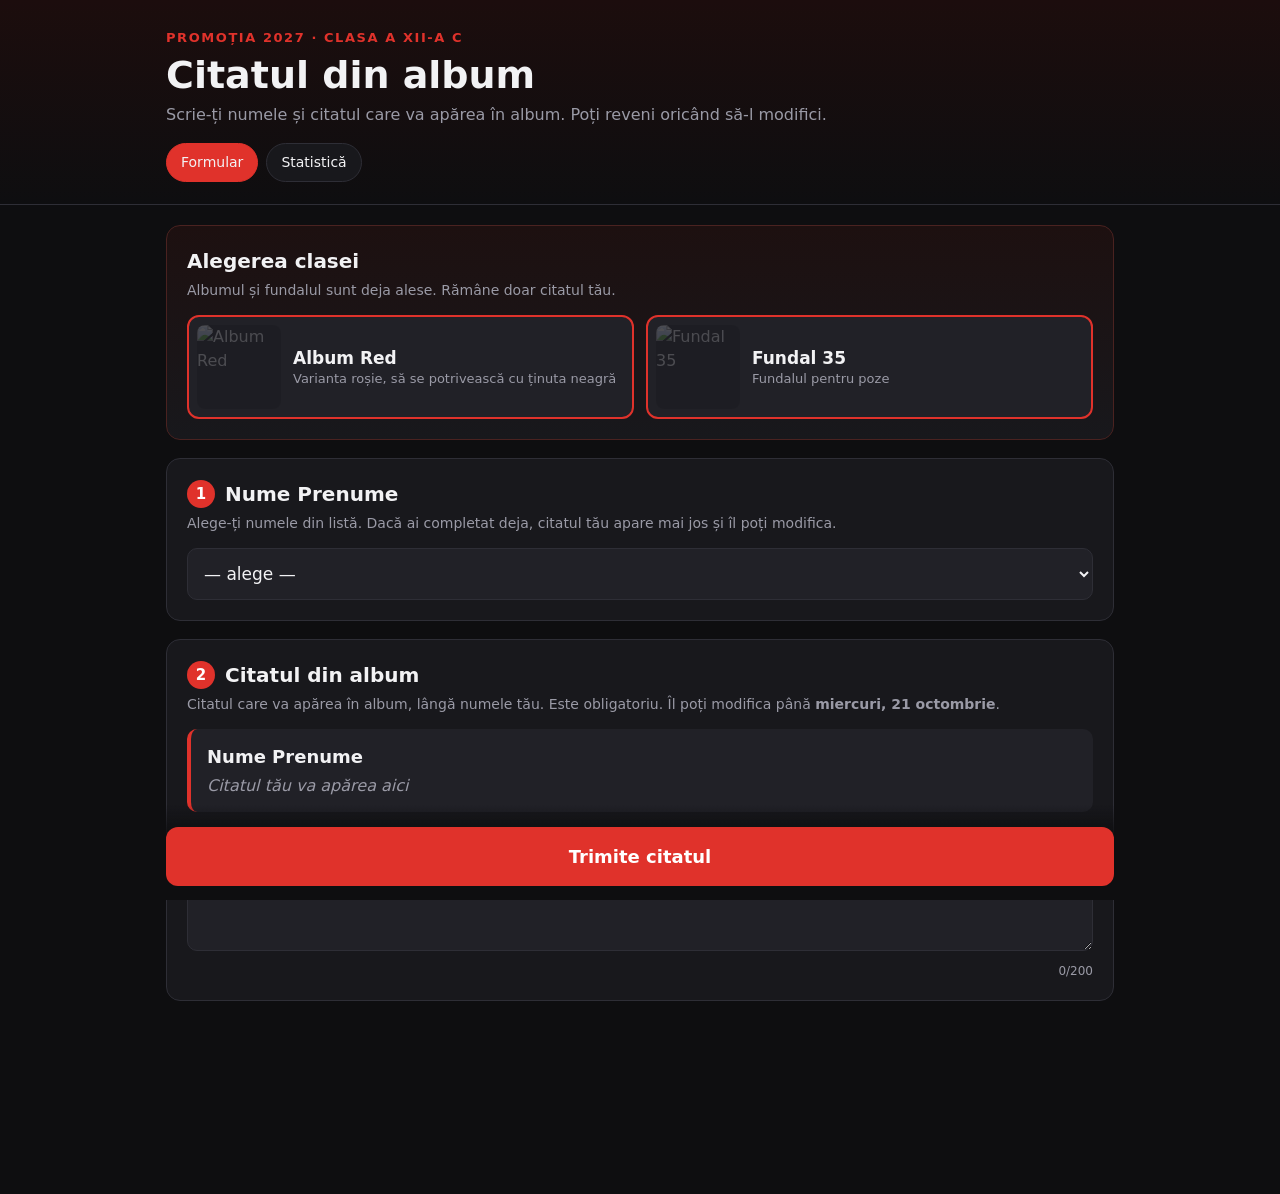
==== commit dc059fc4: "Add files via upload" ====
--- a/index.html
+++ b/index.html
@@ -3,7 +3,7 @@
 <head>
   <meta charset="utf-8">
   <meta name="viewport" content="width=device-width, initial-scale=1">
-  <title>Clasa a XII-a C — Alegeri album și robe</title>
+  <title>Clasa a XII-a C — Citatul din album</title>
   <meta name="robots" content="noindex">
   <link rel="stylesheet" href="css/style.css">
 </head>
@@ -11,8 +11,8 @@
 <header class="top">
   <div class="wrap">
     <div class="kicker">Promoția 2027 · Clasa a XII-a C</div>
-    <h1>Alegeri pentru album și robe</h1>
-    <p class="sub">Completează o singură dată, durează 2–3 minute. Poți reveni și corecta oricând.</p>
+    <h1>Citatul din album</h1>
+    <p class="sub">Scrie-ți numele și citatul care va apărea în album. Poți reveni oricând să-l modifici.</p>
     <nav class="tabs">
       <a href="index.html" class="on">Formular</a>
       <a href="statistica.html">Statistică</a>
@@ -25,10 +25,25 @@
     <b>Mod demo:</b> site-ul nu este încă conectat la Google Sheets, răspunsurile se salvează doar în acest browser.
   </div>
 
+  <section class="step chosen">
+    <h2>Alegerea clasei</h2>
+    <p class="hint">Albumul și fundalul sunt deja alese. Rămâne doar citatul tău.</p>
+    <div class="two-img">
+      <a class="pick" href="https://absolvent.md/61-red" target="_blank" rel="noopener">
+        <img alt="Album Red" src="https://absolvent.md/images/albume/modele/coperta-61-red.webp" onerror="this.style.opacity='.2'">
+        <span><b>Album Red</b><small>Varianta roșie, să se potrivească cu ținuta neagră</small></span>
+      </a>
+      <a class="pick" id="fundal-link" target="_blank" rel="noopener">
+        <img alt="Fundal 35" id="fundal-img" onerror="this.style.opacity='.2'">
+        <span><b>Fundal 35</b><small>Fundalul pentru poze</small></span>
+      </a>
+    </div>
+  </section>
+
   <form id="form" novalidate>
     <section class="step" id="s-nume">
-      <h2><span class="n">1</span> Numele și prenumele</h2>
-      <p class="hint">Alege-ți numele din listă. Dacă ai completat deja, răspunsurile tale apar completate și le poți modifica.</p>
+      <h2><span class="n">1</span> Nume Prenume</h2>
+      <p class="hint">Alege-ți numele din listă. Dacă ai completat deja, citatul tău apare mai jos și îl poți modifica.</p>
       <select id="nume" required><option value="">— alege —</option></select>
       <div class="edit-banner" id="edit-banner" style="display:none"></div>
       <div class="errmsg">Alege-ți numele.</div>
@@ -36,59 +51,20 @@
 
     <section class="step" id="s-citat">
       <h2><span class="n">2</span> Citatul din album</h2>
-      <p class="hint">Citatul care va apărea în album, lângă numele tău. Îl poți modifica până <b id="termen"></b>.</p>
-      <div class="quote-preview" id="citat-prev">
+      <p class="hint">Citatul care va apărea în album, lângă numele tău. Este obligatoriu. Îl poți modifica până <b id="termen"></b>.</p>
+      <div class="quote-preview">
         <div class="qn" id="qn">Nume Prenume</div>
-        <div class="qt" id="qt">Citatul tău va apărea aici</div>
+        <div class="qt empty" id="qt">Citatul tău va apărea aici</div>
       </div>
       <label class="l" for="citat-text">Citatul tău</label>
       <textarea id="citat-text" maxlength="200" rows="3"
         placeholder="Scrie aici citatul exact cum vrei să apară în album"></textarea>
       <div class="count"><span id="citat-count">0</span>/200</div>
-      <label class="chk"><input type="checkbox" id="fara-citat"> Nu vreau citat în album</label>
-      <div class="errmsg" id="citat-err">Scrie citatul sau bifează „Nu vreau citat”.</div>
-    </section>
-
-    <section class="step" id="s-album">
-      <h2><span class="n">3</span> Ce album alegem?</h2>
-      <p class="hint">Apasă pe imaginea albumului dorit. „Vezi pozele” arată paginile modelului.</p>
-      <div class="note">
-        <b>Ține cont de vestimentația noastră: neagră.</b> Cocieru Ion recomandă
-        <a href="https://absolvent.md/61-red" target="_blank" rel="noopener">Red</a> sau
-        <a href="https://absolvent.md/5-gold" target="_blank" rel="noopener">Gold</a>,
-        dar într-o culoare roșie, ca să se potrivească cu ținuta neagră.
-      </div>
-      <div class="grid" id="albume"></div>
-      <div class="rec" id="album-ales" style="display:none"></div>
-      <div class="errmsg">Alege un album.</div>
-    </section>
-
-    <section class="step" id="s-fundal">
-      <h2><span class="n">4</span> Ce model de fundal alegem?</h2>
-      <p class="hint">Apasă pe imagine ca să o alegi, „Mărește” o deschide mare.
-        <a id="folder" target="_blank" rel="noopener">Tot folderul în Google Drive</a>.</p>
-      <div class="grid" id="fundaluri"></div>
-      <div class="rec" id="fundal-ales" style="display:none"></div>
-      <div class="errmsg">Alege un fundal.</div>
-    </section>
-
-    <section class="step" id="s-roba">
-      <h2><span class="n">5</span> Mărimea robei</h2>
-      <p class="hint">Alege greutatea și înălțimea, iar site-ul îți arată numărul mărimii după tabelul de orientare (Robe Speciale, de la 1 la 5).</p>
-      <div class="two">
-        <div><label class="l" for="greutate">Greutate</label><select id="greutate"><option value="">— alege —</option></select></div>
-        <div><label class="l" for="inaltime">Înălțime (m)</label><select id="inaltime"><option value="">— alege —</option></select></div>
-      </div>
-      <div class="rec" id="rec" style="display:none"></div>
-      <details class="tbl" open>
-        <summary>Tabelul de mărimi (Robe Speciale)</summary>
-        <div class="tblwrap" id="tabele"></div>
-      </details>
-      <div class="errmsg">Alege greutatea și înălțimea.</div>
+      <div class="errmsg" id="citat-err">Scrie citatul (minimum 3 caractere).</div>
     </section>
 
     <div class="submit">
-      <button class="btn" id="trimite" type="submit">Trimite răspunsurile</button>
+      <button class="btn" id="trimite" type="submit">Trimite citatul</button>
     </div>
   </form>
 
@@ -98,19 +74,15 @@
       <path d="M7 12.6l3.4 3.4L17.2 8.8" fill="none" stroke="currentColor" stroke-width="2" stroke-linecap="round" stroke-linejoin="round" pathLength="1"/>
     </svg>
     <h2 style="justify-content:center">Mulțumim, <span id="g-nume"></span>!</h2>
-    <p class="hint">Răspunsurile tale au fost salvate.</p>
-    <div class="sum" id="g-sum"></div>
+    <p class="hint">Citatul tău a fost salvat.</p>
+    <div class="quote-preview" style="text-align:left;max-width:460px;margin:16px auto">
+      <div class="qn" id="g-qn"></div>
+      <div class="qt" id="g-qt"></div>
+    </div>
     <p><a href="statistica.html">Vezi cine a completat</a></p>
-    <button class="btn ghost" id="modifica" type="button">Modifică răspunsurile</button>
+    <button class="btn ghost" id="modifica" type="button">Modifică citatul</button>
   </section>
 </main>
-
-<div class="modal" id="modal">
-  <div class="box">
-    <div class="bar"><b id="m-titlu"></b><span><a id="m-link" target="_blank" rel="noopener">Deschide</a> <button class="x" id="m-x" type="button">Închide</button></span></div>
-    <div class="imgs" id="m-imgs"></div>
-  </div>
-</div>
 
 <script src="js/config.js"></script>
 <script src="js/data.js"></script>
--- a/css/style.css
+++ b/css/style.css
@@ -239,3 +239,12 @@
 label.chk { display: flex; align-items: center; gap: 10px; margin-top: 10px; color: var(--muted); font-size: 15px; cursor: pointer; }
 label.chk input { width: 20px; height: 20px; accent-color: var(--red); }
 textarea:disabled { opacity: .5; }
+
+.two-img { display: grid; gap: 12px; grid-template-columns: 1fr 1fr; }
+@media (max-width: 560px) { .two-img { grid-template-columns: 1fr; } }
+a.pick { display: flex; gap: 12px; align-items: center; background: var(--panel2); border: 2px solid var(--red); border-radius: 12px; padding: 8px; text-decoration: none; color: var(--text); transition: transform .12s; }
+a.pick:hover { transform: translateY(-2px); }
+a.pick img { width: 84px; height: 84px; object-fit: cover; border-radius: 8px; background: #121216; flex: none; }
+a.pick b { display: block; font-size: 17px; }
+a.pick small { color: var(--muted); font-size: 13px; line-height: 1.3; display: block; }
+section.step.chosen { border-color: #4a2220; background: linear-gradient(180deg, #1d1010, var(--panel)); }
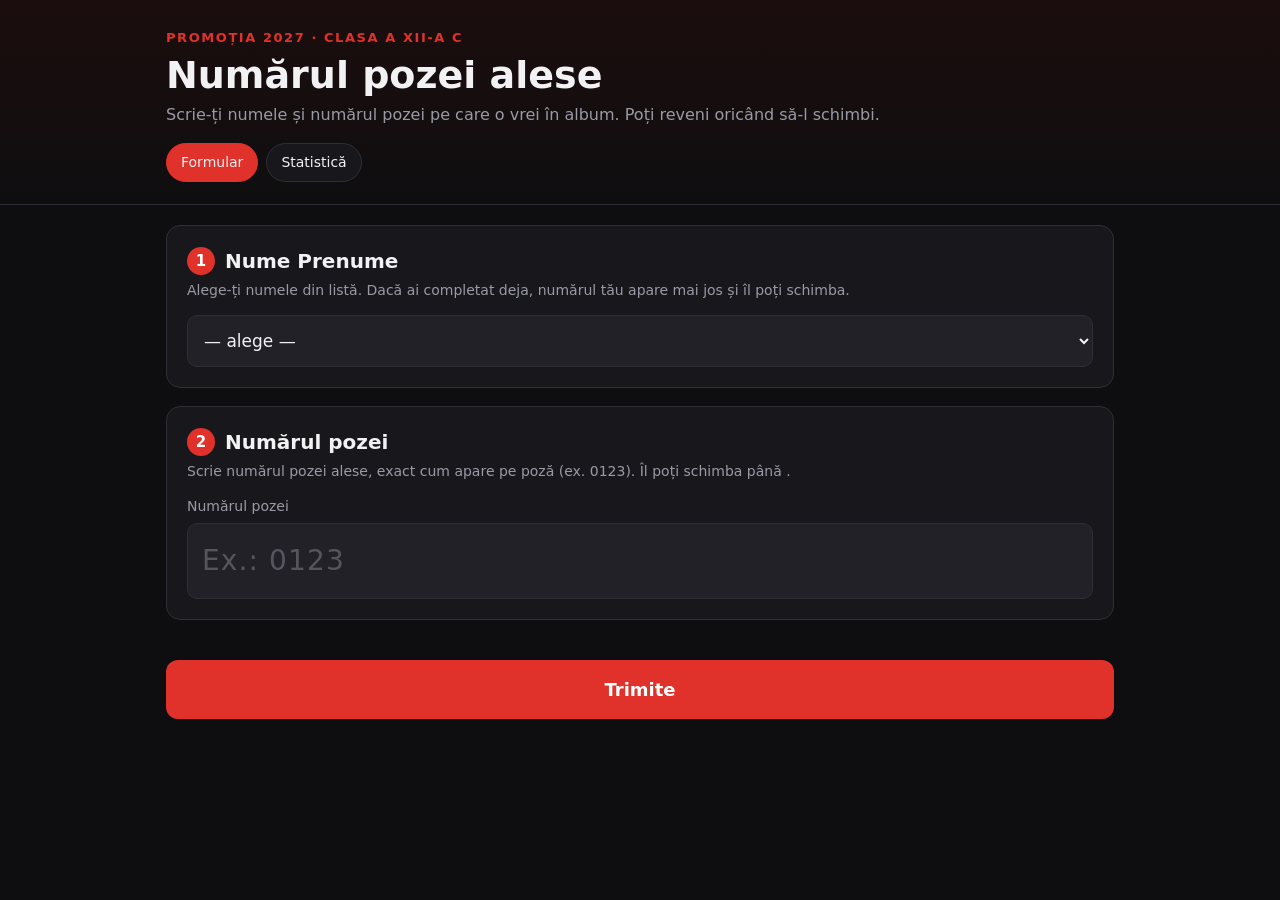
==== commit 9d085fd1: "Add files via upload" ====
--- a/index.html
+++ b/index.html
@@ -3,7 +3,7 @@
 <head>
   <meta charset="utf-8">
   <meta name="viewport" content="width=device-width, initial-scale=1">
-  <title>Clasa a XII-a C — Citatul din album</title>
+  <title>Clasa a XII-a C — Numărul pozei</title>
   <meta name="robots" content="noindex">
   <link rel="stylesheet" href="css/style.css">
 </head>
@@ -11,8 +11,8 @@
 <header class="top">
   <div class="wrap">
     <div class="kicker">Promoția 2027 · Clasa a XII-a C</div>
-    <h1>Citatul din album</h1>
-    <p class="sub">Scrie-ți numele și citatul care va apărea în album. Poți reveni oricând să-l modifici.</p>
+    <h1>Numărul pozei alese</h1>
+    <p class="sub">Scrie-ți numele și numărul pozei pe care o vrei în album. Poți reveni oricând să-l schimbi.</p>
     <nav class="tabs">
       <a href="index.html" class="on">Formular</a>
       <a href="statistica.html">Statistică</a>
@@ -25,46 +25,25 @@
     <b>Mod demo:</b> site-ul nu este încă conectat la Google Sheets, răspunsurile se salvează doar în acest browser.
   </div>
 
-  <section class="step chosen">
-    <h2>Alegerea clasei</h2>
-    <p class="hint">Albumul și fundalul sunt deja alese. Rămâne doar citatul tău.</p>
-    <div class="two-img">
-      <a class="pick" href="https://absolvent.md/61-red" target="_blank" rel="noopener">
-        <img alt="Album Red" src="https://absolvent.md/images/albume/modele/coperta-61-red.webp" onerror="this.style.opacity='.2'">
-        <span><b>Album Red</b><small>Varianta roșie, să se potrivească cu ținuta neagră</small></span>
-      </a>
-      <a class="pick" id="fundal-link" target="_blank" rel="noopener">
-        <img alt="Fundal 35" id="fundal-img" onerror="this.style.opacity='.2'">
-        <span><b>Fundal 35</b><small>Fundalul pentru poze</small></span>
-      </a>
-    </div>
-  </section>
-
   <form id="form" novalidate>
     <section class="step" id="s-nume">
       <h2><span class="n">1</span> Nume Prenume</h2>
-      <p class="hint">Alege-ți numele din listă. Dacă ai completat deja, citatul tău apare mai jos și îl poți modifica.</p>
+      <p class="hint">Alege-ți numele din listă. Dacă ai completat deja, numărul tău apare mai jos și îl poți schimba.</p>
       <select id="nume" required><option value="">— alege —</option></select>
       <div class="edit-banner" id="edit-banner" style="display:none"></div>
       <div class="errmsg">Alege-ți numele.</div>
     </section>
 
-    <section class="step" id="s-citat">
-      <h2><span class="n">2</span> Citatul din album</h2>
-      <p class="hint">Citatul care va apărea în album, lângă numele tău. Este obligatoriu. Îl poți modifica până <b id="termen"></b>.</p>
-      <div class="quote-preview">
-        <div class="qn" id="qn">Nume Prenume</div>
-        <div class="qt empty" id="qt">Citatul tău va apărea aici</div>
-      </div>
-      <label class="l" for="citat-text">Citatul tău</label>
-      <textarea id="citat-text" maxlength="200" rows="3"
-        placeholder="Scrie aici citatul exact cum vrei să apară în album"></textarea>
-      <div class="count"><span id="citat-count">0</span>/200</div>
-      <div class="errmsg" id="citat-err">Scrie citatul (minimum 3 caractere).</div>
+    <section class="step" id="s-poza">
+      <h2><span class="n">2</span> Numărul pozei</h2>
+      <p class="hint">Scrie numărul pozei alese, exact cum apare pe poză (ex. 0123). Îl poți schimba până <b id="termen"></b>.</p>
+      <label class="l" for="poza">Numărul pozei</label>
+      <input id="poza" class="numinput" type="text" maxlength="20" autocomplete="off" autocapitalize="off" spellcheck="false" placeholder="Ex.: 0123">
+      <div class="errmsg" id="poza-err">Scrie numărul pozei.</div>
     </section>
 
     <div class="submit">
-      <button class="btn" id="trimite" type="submit">Trimite citatul</button>
+      <button class="btn" id="trimite" type="submit">Trimite</button>
     </div>
   </form>
 
@@ -74,13 +53,10 @@
       <path d="M7 12.6l3.4 3.4L17.2 8.8" fill="none" stroke="currentColor" stroke-width="2" stroke-linecap="round" stroke-linejoin="round" pathLength="1"/>
     </svg>
     <h2 style="justify-content:center">Mulțumim, <span id="g-nume"></span>!</h2>
-    <p class="hint">Citatul tău a fost salvat.</p>
-    <div class="quote-preview" style="text-align:left;max-width:460px;margin:16px auto">
-      <div class="qn" id="g-qn"></div>
-      <div class="qt" id="g-qt"></div>
-    </div>
+    <p class="hint">Numărul pozei a fost salvat.</p>
+    <div class="done-pick"><div class="nr" id="g-nr"></div></div>
     <p><a href="statistica.html">Vezi cine a completat</a></p>
-    <button class="btn ghost" id="modifica" type="button">Modifică citatul</button>
+    <button class="btn ghost" id="modifica" type="button">Schimbă numărul</button>
   </section>
 </main>
 
--- a/css/style.css
+++ b/css/style.css
@@ -248,3 +248,21 @@
 a.pick b { display: block; font-size: 17px; }
 a.pick small { color: var(--muted); font-size: 13px; line-height: 1.3; display: block; }
 section.step.chosen { border-color: #4a2220; background: linear-gradient(180deg, #1d1010, var(--panel)); }
+
+/* ---------- alegerea pozei ---------- */
+#poze.grid { grid-template-columns: repeat(auto-fill, minmax(140px, 1fr)); }
+#poze .card img { aspect-ratio: 3 / 4; object-fit: cover; }
+.finder { margin-bottom: 14px; }
+input[type="search"] { width: 100%; padding: 12px; background: var(--panel2); color: var(--text); border: 1px solid var(--line); border-radius: 10px; font: inherit; font-size: 16px; }
+input[type="search"]:focus { outline: 2px solid var(--red); }
+.pick-box { display: flex; align-items: center; gap: 14px; margin-top: 16px; border-style: solid; border-color: var(--red); }
+.pick-box img { width: 64px; height: 84px; object-fit: cover; border-radius: 8px; flex: none; }
+.pick-box .nr, .done-pick .nr { font-size: 32px; font-weight: 800; color: var(--gold); line-height: 1.1; }
+.done-pick { margin: 16px auto; max-width: 340px; }
+.done-pick img { width: 100%; border-radius: 12px; margin-bottom: 10px; animation: pop .45s cubic-bezier(.2, 1.4, .4, 1) both; }
+.imgs.one { grid-template-columns: 1fr; max-width: 720px; margin: 0 auto; }
+.modal .imgs.one img { max-height: 80vh; object-fit: contain; }
+.empty { color: var(--muted); }
+input.numinput { width: 100%; padding: 16px 14px; background: var(--panel2); color: var(--gold); border: 1px solid var(--line); border-radius: 10px; font: inherit; font-size: 28px; font-weight: 800; letter-spacing: .04em; }
+input.numinput:focus { outline: 2px solid var(--red); }
+input.numinput::placeholder { color: #55555f; font-weight: 400; }
